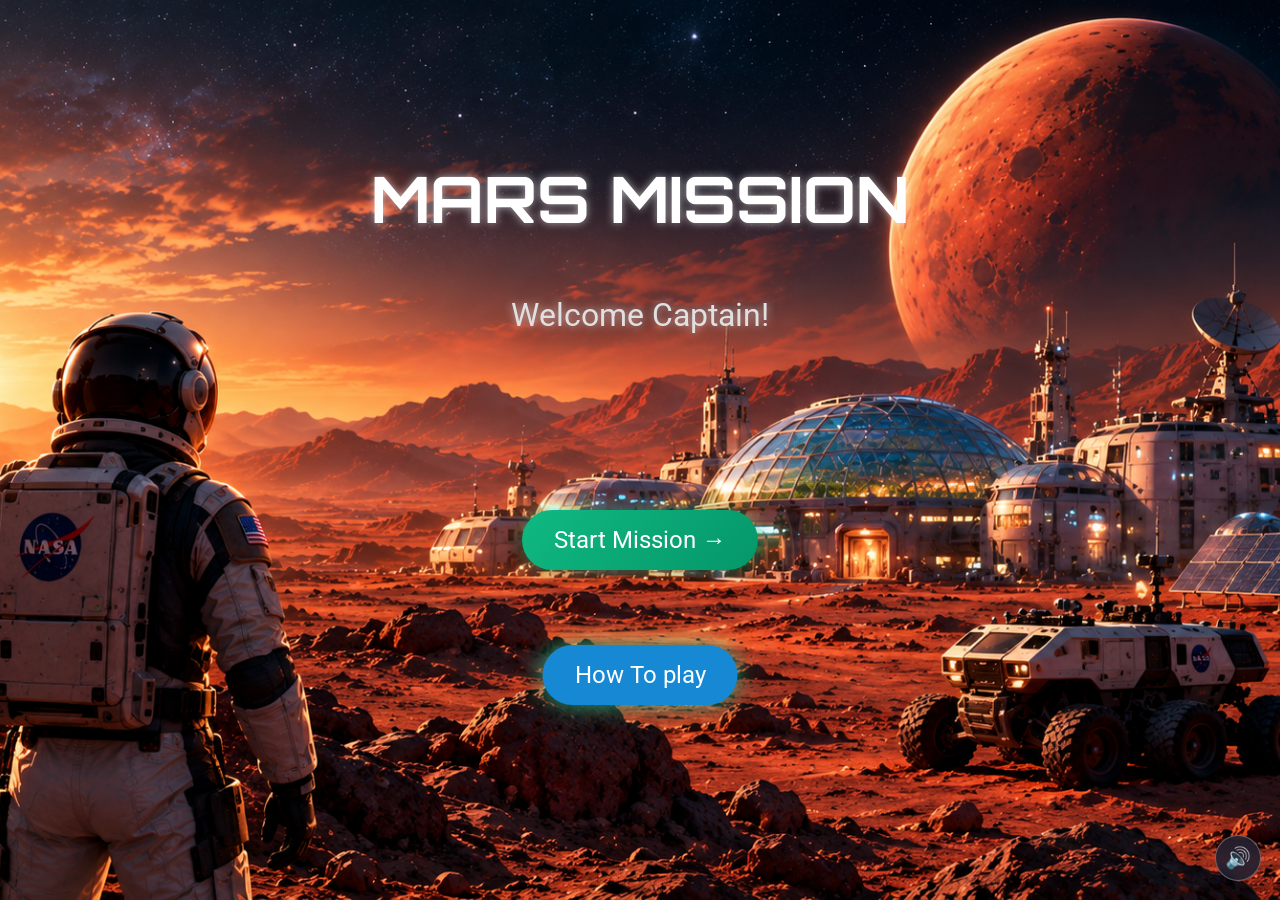
==== index.html @ 8c3d2e2a "Update index.html" ====
<!DOCTYPE html>
<html lang="en">

<head>
    <meta charset="UTF-8">
    <meta name="viewport" content="width=device-width, initial-scale=1.0, viewport-fit=cover">
    <meta name="theme-color" content="#05070f">
    <title>Mars Mission</title>
    <script type="application/ld+json">{
    "@context": "https://schema.org",
    "@type": "WebSite",
    "name": "Mars Mission",
    "alternateName": "Mars Mission Game",
    "url": "https://mars-mission-game.github.io/"
}
</script>
    <link rel="icon" type="image/png" href="./images/Title.png">
    <link href="https://fonts.googleapis.com/css2?family=Orbitron:wght@700;900&family=Roboto:wght@400;700&display=swap" rel="stylesheet">
    <link rel="stylesheet" href="style.css">
</head>

<body>
    <h1 class="Home-title">MARS MISSION</h1>
    <p class="Welcome-message">Welcome Captain!</p>
    <img src="images/Home.png" alt="Mars">
    <button id="start-button">Start Mission →</button>
    <button id="how-button">How To play</button>

    <!-- ===== نافذة How To Play ===== -->
    <div id="how-to-play-modal" class="modal">
        <div class="modal-content howto-card">
            <p class="howto-kicker">MARS MISSION</p>
            <h2 class="howto-title">HOW TO PLAY</h2>
            <p class="howto-sub">Your mission is to keep your crew alive on Mars!</p>

            <div class="howto-list">
                <div class="howto-row oxygen">
                    <div class="howto-icon">💨</div>
                    <div class="howto-main">
                        <h3>OXYGEN</h3>
                        <p>Keep enough oxygen for your crew.</p>
                    </div>
                    <div class="howto-warn">If oxygen runs out, your crew will suffocate and the mission will fail.</div>
                </div>

                <div class="howto-row power">
                    <div class="howto-icon">⚡</div>
                    <div class="howto-main">
                        <h3>POWER</h3>
                        <p>Manage your energy carefully.</p>
                    </div>
                    <div class="howto-warn">Without power, life support stops working and the mission will fail.</div>
                </div>

                <div class="howto-row food">
                    <div class="howto-icon">🍎</div>
                    <div class="howto-main">
                        <h3>FOOD</h3>
                        <p>Make sure your crew has enough food.</p>
                    </div>
                    <div class="howto-warn">No food means hunger, low energy and a failed mission.</div>
                </div>

                <div class="howto-row radiation">
                    <div class="howto-icon">☢️</div>
                    <div class="howto-main">
                        <h3>RADIATION</h3>
                        <p>Keep it LOW. Protect your crew from solar storms.</p>
                    </div>
                    <div class="howto-warn">High radiation harms your crew. At 100% the mission fails.</div>
                </div>

                <div class="howto-row goal">
                    <div class="howto-icon">🚀</div>
                    <div class="howto-main">
                        <h3>GOAL</h3>
                        <p>Survive all 3 levels: Easy, Medium and Hard.</p>
                    </div>
                    <div class="howto-warn">Each level has 10 days, with 2 decisions every day. Every choice has a price!</div>
                </div>
            </div>

            <button id="ok-btn" class="howto-btn">Got it!</button>
        </div>
    </div>

    <!-- ===== شاشة اللعبة ===== -->
    <div id="game-screen" class="screen">

        <!-- الشريط العلوي -->
        <header class="top-bar">
            <div class="day-box"><span id="level-name">EASY</span> | Day <span id="day-count">1</span>/10</div>
            <div class="nasa-logo">NASA</div>
            <div class="crew-box">
                <span class="crew-label">Crew</span>
                <div id="crew-icons" class="crew-icons">
                    <span class="crew-member">🧑‍🚀</span>
                    <span class="crew-member">🧑‍🚀</span>
                    <span class="crew-member">🧑‍🚀</span>
                    <span class="crew-member">🧑‍🚀</span>
                </div>
            </div>
        </header>

        <!-- لوحة الموارد -->
        <aside class="resources-panel">
            <div class="resource" data-resource="oxygen">
                <div class="resource-info">
                    <span class="resource-name">💨 Oxygen</span>
                    <span class="resource-value" id="oxygen-value">80%</span>
                </div>
                <div class="bar"><div class="bar-fill oxygen" id="oxygen-bar"></div></div>
            </div>

            <div class="resource" data-resource="power">
                <div class="resource-info">
                    <span class="resource-name">⚡ Power</span>
                    <span class="resource-value" id="power-value">65%</span>
                </div>
                <div class="bar"><div class="bar-fill power" id="power-bar"></div></div>
            </div>

            <div class="resource" data-resource="food">
                <div class="resource-info">
                    <span class="resource-name">🍎 Food</span>
                    <span class="resource-value" id="food-value">70%</span>
                </div>
                <div class="bar"><div class="bar-fill food" id="food-bar"></div></div>
            </div>

            <div class="resource" data-resource="radiation">
                <div class="resource-info">
                    <span class="resource-name">☢️ Radiation</span>
                    <span class="resource-value" id="radiation-value">20%</span>
                </div>
                <div class="bar"><div class="bar-fill radiation" id="radiation-bar"></div></div>
            </div>
        </aside>

        <!-- كارت الحدث والاختيارات -->
        <div id="event-modal" class="event-modal">
            <div class="event-card">
                <p id="question-count" class="question-count">Question 1/2</p>
                <h2 id="event-title">⚠️ SOLAR STORM ALERT! ⚠️</h2>
                <p id="event-desc">A solar storm is approaching. Choose how to respond.</p>
                <div id="event-choices" class="event-choices">
                    <!-- الأزرار بتتعمل من الـ JS -->
                </div>
            </div>
        </div>

        <!-- نافذة نتيجة القرار -->
        <div id="result-modal" class="result-modal">
            <div class="result-card">
                <h3>✅ Decision Applied!</h3>
                <p id="result-text"></p>
                <div id="result-changes" class="result-changes"></div>
                <button id="next-day-btn" class="next-btn">Next Day →</button>
            </div>
        </div>

        <!-- زرار الرجوع للصفحة الرئيسية -->
        <button id="home-btn" class="home-btn">🏠 Main Menu</button>
    </div>

    <!-- ===== شاشة الفشل ===== -->
    <div id="fail-screen" class="screen end-screen fail">
        <h2>MISSION FAILED!</h2>
        <p id="fail-reason">The oxygen ran out!</p>
        <button id="retry-btn" class="end-btn">Try Again</button>
    </div>

    <!-- ===== شاشة نهاية المستوى ===== -->
    <div id="level-screen" class="screen end-screen level">
        <h2 id="level-title">EASY LEVEL COMPLETE!</h2>
        <p id="level-text">You survived 10 days.</p>
        <div class="stats">
            <div><span>Crew Alive</span><strong id="lvl-crew">4/4</strong></div>
            <div><span>Levels Done</span><strong id="lvl-done">1/3</strong></div>
        </div>
        <button id="next-level-btn" class="end-btn">Start MEDIUM Level →</button>
    </div>

    <!-- ===== شاشة النجاح ===== -->
    <div id="success-screen" class="screen end-screen success">
        <h2>MISSION SUCCESSFUL!</h2>
        <p id="success-text">You kept the crew alive for 30 days!</p>
        <div class="stats">
            <div><span>Total Days</span><strong id="stat-days">30/30</strong></div>
            <div><span>Crew Alive</span><strong id="stat-crew">4/4</strong></div>
            <div><span>Resources</span><strong id="stat-resources">Balanced</strong></div>
        </div>
        <button id="menu-btn" class="end-btn">Back to Menu</button>
    </div>

    <!-- زرار الصوت -->
    <button id="sound-btn" class="sound-btn" title="Sound on/off">🔊</button>

    <script src="script.js"></script>
</body>

</html>
---- style.css ----
/* =========================================
   أساسيات
   ========================================= */
*,
*::before,
*::after {
    box-sizing: border-box;
}

* {
    margin: 0;
    padding: 0;
    font-family: 'Roboto', sans-serif;
}

html {
    background: #000;
}

body {
    width: 100%;
    height: 100vh;
    height: 100dvh;
    overflow: hidden;
    overscroll-behavior: none;
    -webkit-tap-highlight-color: transparent;
}

button {
    touch-action: manipulation;
}

body > img {
    width: 100%;
    height: 100%;
    object-fit: cover;
    object-position: center;
    display: block;
}

/* =========================================
   الصفحة الرئيسية
   ========================================= */
.Home-title {
    position: absolute;
    top: 22%;
    left: 50%;
    transform: translate(-50%, -50%);
    width: 92%;
    color: white;
    text-shadow: 0 0 8px rgba(255, 255, 255, 0.6);
    font-size: clamp(2rem, 8vw, 4rem);
    text-align: center;
    font-weight: bold;
    font-family: 'Orbitron', sans-serif;
    animation: titleFloat 4s ease-in-out infinite;
}

.Welcome-message {
    position: absolute;
    top: 35%;
    left: 50%;
    transform: translate(-50%, -50%);
    width: 92%;
    text-align: center;
    font-size: clamp(1.1rem, 4vw, 2rem);
    color: #e0e0e0;
    text-shadow: 0 0 8px rgba(255, 255, 255, 0.6);
}

#start-button,
#how-button {
    position: absolute;
    left: 50%;
    transform: translate(-50%, -50%);
    padding: 1rem 2rem;
    font-size: clamp(1.1rem, 3.5vw, 1.5rem);
    white-space: nowrap;
    color: #fff;
    border: none;
    border-radius: 30px;
    cursor: pointer;
    transition: transform 0.2s ease, box-shadow 0.2s ease;
}

#start-button {
    top: 60%;
    background: linear-gradient(135deg, #10b981 0%, #059669 100%);
    box-shadow: 0 0 15px rgba(16, 185, 129, 0.5);
}

#how-button {
    top: 75%;
    background-color: #1688D4;
    box-shadow: 0 0 25px rgba(52, 211, 153, 0.8);
}

#start-button:hover {
    box-shadow: 0 0 25px rgba(52, 211, 153, 0.8);
    color: black;
}

#how-button:hover {
    background: rgba(0, 212, 255, 0.4);
    color: #ffffff;
}

#start-button:hover,
#how-button:hover {
    transform: translate(-50%, -50%) scale(1.07);
}

#start-button:not(:hover) {
    animation: btnPulse 2s ease-in-out infinite;
}

/* =========================================
   نافذة How To Play
   ========================================= */
.modal {
    display: flex;
    position: fixed;
    z-index: 1000;
    left: 0;
    top: 0;
    width: 100%;
    height: 100%;
    background-color: rgba(0, 0, 0, 0.85);
    justify-content: center;
    align-items: center;
    opacity: 0;
    visibility: hidden;
    transition: opacity 0.4s ease, visibility 0.4s ease;
}

.modal-content {
    position: relative;
    max-width: 90%;
    max-height: 90vh;
    display: flex;
    justify-content: center;
    align-items: center;
    transform: scale(0.7);
    transition: transform 0.4s cubic-bezier(0.175, 0.885, 0.32, 1.275);
}

.modal.active {
    opacity: 1;
    visibility: visible;
}

.modal.active .modal-content {
    transform: scale(1);
}

.howto-card {
    flex-direction: column;
    align-items: stretch;
    justify-content: flex-start;
    width: min(900px, 94vw);
    max-width: 94vw;
    max-height: 92vh;
    max-height: 92dvh;
    overflow-y: auto;
    padding: 1.8rem 2rem;
    color: #fff;
    background:
        radial-gradient(circle at top, rgba(0, 120, 255, 0.18), transparent 60%),
        rgba(8, 18, 40, 0.96);
    border: 2px solid #00d4ff;
    border-radius: 22px;
    box-shadow:
        0 0 25px rgba(0, 212, 255, 0.55),
        inset 0 0 25px rgba(0, 120, 255, 0.2);
}

.howto-kicker {
    text-align: center;
    font-family: 'Orbitron', sans-serif;
    font-size: 0.85rem;
    letter-spacing: 6px;
    color: #22d3ee;
}

.howto-title {
    text-align: center;
    font-family: 'Orbitron', sans-serif;
    font-size: 2.8rem;
    font-weight: 900;
    margin: 0.2rem 0;
    text-shadow: 0 0 18px rgba(0, 212, 255, 0.8);
}

.howto-sub {
    text-align: center;
    font-size: 1.1rem;
    color: #7dd3fc;
    margin-bottom: 1.2rem;
}

.howto-list {
    display: flex;
    flex-direction: column;
    gap: 0.7rem;
}

.howto-row {
    --c: #00d4ff;
    display: grid;
    grid-template-columns: 64px 1fr 1fr;
    align-items: center;
    gap: 1rem;
    padding: 0.7rem 1rem;
    background: rgba(255, 255, 255, 0.04);
    border: 1px solid var(--c);
    border-radius: 14px;
    box-shadow: 0 0 12px color-mix(in srgb, var(--c) 35%, transparent);
}

.howto-row.oxygen    { --c: #22d3ee; }
.howto-row.power     { --c: #facc15; }
.howto-row.food      { --c: #4ade80; }
.howto-row.radiation { --c: #c084fc; }
.howto-row.goal      { --c: #fb7185; }

.howto-icon {
    width: 54px;
    height: 54px;
    display: flex;
    justify-content: center;
    align-items: center;
    font-size: 1.7rem;
    border: 2px solid var(--c);
    border-radius: 14px;
    background: color-mix(in srgb, var(--c) 15%, transparent);
}

.howto-main h3 {
    font-family: 'Orbitron', sans-serif;
    font-size: 1.2rem;
    color: var(--c);
    margin-bottom: 0.15rem;
}

.howto-main p {
    font-size: 0.98rem;
    opacity: 0.92;
}

.howto-warn {
    font-size: 0.9rem;
    line-height: 1.4;
    padding: 0.6rem 0.8rem;
    background: rgba(0, 0, 0, 0.35);
    border-left: 3px solid var(--c);
    border-radius: 8px;
    opacity: 0.9;
}

.howto-btn {
    align-self: center;
    flex-shrink: 0;
    margin-top: 1.3rem;
    width: 220px;
    height: 46px;
    font-size: 1.15rem;
    font-weight: bold;
    color: #fff;
    background: linear-gradient(180deg, #00d4ff 0%, #0056b3 100%);
    border: 2px solid #00d4ff;
    border-radius: 25px;
    cursor: pointer;
    box-shadow: 0 0 15px rgba(0, 212, 255, 0.6);
    transition: transform 0.2s ease, box-shadow 0.2s ease;
}

.howto-btn:hover {
    transform: scale(1.06);
    box-shadow: 0 0 25px rgba(0, 212, 255, 0.9);
}

/* =========================================
   شاشات اللعبة (عامة)
   ========================================= */
.screen {
    display: none;
    position: fixed;
    inset: 0;
    z-index: 500;
    color: #fff;
    background:
        linear-gradient(rgba(5, 8, 20, 0.55), rgba(5, 8, 20, 0.75)),
        url("images/Home.png") center / cover no-repeat #05070f;
}

.screen.active {
    display: block;
    animation: screenIn 0.5s ease;
}

/* خلفية شاشة اللعبة */
#game-screen {
    background:
        linear-gradient(rgba(5, 8, 20, 0.35), rgba(5, 8, 20, 0.55)),
        url("images/Game.jpg") center / cover no-repeat #05070f;
}

/* غبار المريخ المتحرك */
#game-screen::before {
    content: "";
    position: absolute;
    inset: 0;
    pointer-events: none;
    opacity: 0.6;
    background-image:
        radial-gradient(2px 2px at 20px 30px, rgba(255, 200, 150, 0.8), transparent),
        radial-gradient(1.5px 1.5px at 90px 120px, rgba(255, 255, 255, 0.6), transparent),
        radial-gradient(2px 2px at 160px 60px, rgba(255, 160, 100, 0.7), transparent);
    background-size: 200px 200px;
    animation: dustDrift 18s linear infinite;
}

/* =========================================
   الشريط العلوي
   ========================================= */
.top-bar {
    position: absolute;
    top: 0;
    left: 0;
    width: 100%;
    display: flex;
    justify-content: space-between;
    align-items: center;
    padding:
        calc(1rem + env(safe-area-inset-top, 0px))
        calc(2rem + env(safe-area-inset-right, 0px))
        1rem
        calc(2rem + env(safe-area-inset-left, 0px));
    background: linear-gradient(rgba(0, 0, 0, 0.7), transparent);
}

.day-box,
.crew-box {
    background: rgba(20, 30, 50, 0.75);
    border: 1px solid rgba(0, 212, 255, 0.4);
    border-radius: 12px;
    padding: 0.6rem 1.2rem;
    backdrop-filter: blur(6px);
    box-shadow: 0 0 12px rgba(0, 212, 255, 0.25);
}

.day-box {
    font-family: 'Orbitron', sans-serif;
    font-size: 1.3rem;
    font-weight: bold;
}

.day-box span {
    font-family: 'Orbitron', sans-serif;
}

#level-name {
    color: #22d3ee;
}

.nasa-logo {
    font-family: 'Orbitron', sans-serif;
    font-size: 1.8rem;
    font-weight: 900;
    letter-spacing: 4px;
    color: #fff;
    text-shadow: 0 0 10px #1688D4, 0 0 20px #1688D4;
}

.crew-box {
    display: flex;
    align-items: center;
    gap: 0.8rem;
}

.crew-label {
    font-size: 1rem;
    opacity: 0.85;
}

.crew-icons {
    display: flex;
    gap: 0.4rem;
}

.crew-member {
    font-size: 1.4rem;
    transition: all 0.4s ease;
}

.crew-member.dead {
    opacity: 0.25;
    filter: grayscale(1);
}

/* =========================================
   لوحة الموارد
   ========================================= */
.resources-panel {
    position: absolute;
    top: calc(110px + env(safe-area-inset-top, 0px));
    left: calc(2rem + env(safe-area-inset-left, 0px));
    width: 300px;
    display: flex;
    flex-direction: column;
    gap: 1rem;
}

.resource {
    background: rgba(20, 30, 50, 0.75);
    border: 1px solid rgba(255, 255, 255, 0.15);
    border-radius: 12px;
    padding: 0.8rem 1rem;
    backdrop-filter: blur(6px);
}

.resource-info {
    display: flex;
    justify-content: space-between;
    margin-bottom: 0.5rem;
    font-size: 1.1rem;
    font-weight: bold;
}

.bar {
    width: 100%;
    height: 12px;
    background: rgba(255, 255, 255, 0.15);
    border-radius: 10px;
    overflow: hidden;
}

.bar-fill {
    height: 100%;
    width: 0;
    border-radius: 10px;
    transition: width 0.6s ease, background 0.3s ease;
}

.bar-fill.oxygen    { background: linear-gradient(90deg, #06b6d4, #22d3ee); }
.bar-fill.power     { background: linear-gradient(90deg, #eab308, #fde047); }
.bar-fill.food      { background: linear-gradient(90deg, #16a34a, #4ade80); }
.bar-fill.radiation { background: linear-gradient(90deg, #9333ea, #c084fc); }

.bar-fill.danger {
    background: linear-gradient(90deg, #dc2626, #f87171);
    animation: dangerPulse 1s ease-in-out infinite;
}

.resource.pulse-up   { animation: pulseUp 0.8s ease; }
.resource.pulse-down { animation: pulseDown 0.8s ease; }

/* =========================================
   كارت الحدث ونافذة النتيجة
   ========================================= */
.event-modal,
.result-modal {
    position: absolute;
    inset: 0;
    display: flex;
    justify-content: center;
    align-items: center;
    padding: 1rem;
    background: rgba(0, 0, 0, 0.55);
    opacity: 0;
    visibility: hidden;
    transition: opacity 0.4s ease, visibility 0.4s ease;
}

.event-modal.active,
.result-modal.active {
    opacity: 1;
    visibility: visible;
}

.event-card,
.result-card {
    background: rgba(25, 30, 45, 0.95);
    border: 1px solid rgba(255, 255, 255, 0.2);
    border-radius: 16px;
    padding: 2rem;
    text-align: center;
    max-height: 90vh;
    max-height: 90dvh;
    overflow-y: auto;
    box-shadow: 0 0 30px rgba(0, 0, 0, 0.6);
    transform: scale(0.8);
    transition: transform 0.4s cubic-bezier(0.175, 0.885, 0.32, 1.275);
}

.event-card {
    width: 600px;
    max-width: 100%;
}

.result-card {
    width: 440px;
    max-width: 100%;
}

.event-modal.active .event-card,
.result-modal.active .result-card {
    transform: scale(1);
}

.event-card h2 {
    color: #ef4444;
    font-family: 'Orbitron', sans-serif;
    font-size: 1.6rem;
    margin-bottom: 0.8rem;
    animation: titleGlow 1.4s ease-in-out infinite alternate;
}

.event-card p {
    opacity: 0.85;
    margin-bottom: 1.5rem;
    line-height: 1.5;
}

.event-card p.question-count {
    font-family: 'Orbitron', sans-serif;
    font-size: 0.9rem;
    letter-spacing: 2px;
    color: #22d3ee;
    margin-bottom: 0.5rem;
    opacity: 1;
}

.event-choices {
    display: flex;
    gap: 1rem;
    justify-content: center;
    flex-wrap: wrap;
}

.choice-btn {
    flex: 1;
    min-width: 140px;
    padding: 1rem;
    font-size: 1.05rem;
    font-weight: bold;
    color: #fff;
    border: none;
    border-radius: 12px;
    cursor: pointer;
    transition: transform 0.2s ease, box-shadow 0.2s ease;
    animation: choiceIn 0.45s backwards;
}

.choice-btn:nth-child(2) { animation-delay: 0.1s; }
.choice-btn:nth-child(3) { animation-delay: 0.2s; }

.choice-btn:hover {
    transform: translateY(-4px) scale(1.04);
}

.choice-btn.shield { background: linear-gradient(135deg, #16a34a, #15803d); box-shadow: 0 0 14px rgba(34, 197, 94, 0.5); }
.choice-btn.power  { background: linear-gradient(135deg, #2563eb, #1d4ed8); box-shadow: 0 0 14px rgba(59, 130, 246, 0.5); }
.choice-btn.food   { background: linear-gradient(135deg, #f59e0b, #d97706); box-shadow: 0 0 14px rgba(251, 191, 36, 0.5); }

.result-card h3 {
    color: #4ade80;
    font-size: 1.4rem;
    margin-bottom: 0.8rem;
}

.result-card p {
    opacity: 0.85;
    margin-bottom: 1rem;
}

.result-changes {
    display: flex;
    justify-content: center;
    gap: 0.8rem;
    flex-wrap: wrap;
    margin-bottom: 1.5rem;
}

.change-chip {
    min-width: 90px;
    padding: 0.6rem 0.8rem;
    border-radius: 10px;
    background: rgba(255, 255, 255, 0.08);
    border: 1px solid rgba(255, 255, 255, 0.2);
    font-weight: bold;
    animation: chipPop 0.4s backwards;
}

.change-chip:nth-child(2) { animation-delay: 0.1s; }
.change-chip:nth-child(3) { animation-delay: 0.2s; }
.change-chip:nth-child(4) { animation-delay: 0.3s; }

.change-chip.up   { color: #4ade80; border-color: #4ade80; }
.change-chip.down { color: #f87171; border-color: #f87171; }

.next-btn,
.end-btn {
    padding: 0.8rem 2rem;
    font-size: 1.1rem;
    font-weight: bold;
    color: #fff;
    border: none;
    border-radius: 25px;
    cursor: pointer;
    transition: transform 0.2s ease, box-shadow 0.2s ease;
}

.next-btn {
    background: linear-gradient(135deg, #10b981, #059669);
    box-shadow: 0 0 15px rgba(16, 185, 129, 0.5);
}

.next-btn:hover,
.end-btn:hover {
    transform: scale(1.06);
}

/* =========================================
   زرار الرجوع للصفحة الرئيسية
   ========================================= */
.home-btn {
    position: absolute;
    bottom: calc(1.5rem + env(safe-area-inset-bottom, 0px));
    left: calc(2rem + env(safe-area-inset-left, 0px));
    z-index: 10;
    padding: 0.7rem 1.4rem;
    font-size: 1rem;
    font-weight: bold;
    color: #fff;
    background: rgba(20, 30, 50, 0.8);
    border: 1px solid rgba(255, 255, 255, 0.3);
    border-radius: 25px;
    cursor: pointer;
    backdrop-filter: blur(6px);
    transition: transform 0.2s ease, background 0.2s ease;
}

.home-btn:hover {
    background: rgba(220, 38, 38, 0.7);
    transform: scale(1.06);
}

/* =========================================
   شاشات النهاية (فشل / نهاية مستوى / نجاح)
   ========================================= */
.end-screen.active {
    display: flex;
    flex-direction: column;
    justify-content: center;
    align-items: center;
    text-align: center;
    gap: 1rem;
}

.end-screen h2 {
    font-family: 'Orbitron', sans-serif;
    font-size: clamp(1.8rem, 6vw, 3.5rem);
    padding: 0 1rem;
}

.end-screen p {
    font-size: clamp(1rem, 3vw, 1.3rem);
    opacity: 0.9;
    padding: 0 1.2rem;
}

.end-screen.fail {
    background:
        linear-gradient(rgba(40, 10, 5, 0.55), rgba(10, 5, 5, 0.75)),
        url("images/Mission_Failed.jpg") center / cover no-repeat #1a0a08;
}

.end-screen.fail h2 {
    color: #ef4444;
    text-shadow: 0 0 20px rgba(239, 68, 68, 0.7);
}

.fail .end-btn {
    background: linear-gradient(135deg, #dc2626, #991b1b);
    box-shadow: 0 0 15px rgba(220, 38, 38, 0.6);
}

.end-screen.level {
    background:
        linear-gradient(rgba(5, 15, 25, 0.5), rgba(5, 10, 20, 0.7)),
        url("images/Mission_Completed.jpg") center / cover no-repeat #051019;
}

.end-screen.level h2 {
    color: #22d3ee;
    text-shadow: 0 0 20px rgba(34, 211, 238, 0.7);
}

.level .end-btn {
    background: linear-gradient(135deg, #10b981, #059669);
    box-shadow: 0 0 15px rgba(16, 185, 129, 0.5);
}

.end-screen.success {
    background:
        linear-gradient(rgba(5, 20, 10, 0.45), rgba(5, 10, 10, 0.65)),
        url(/images/) center / cover no-repeat #05140a;
}

.end-screen.success h2 {
    color: #4ade80;
    text-shadow: 0 0 20px rgba(74, 222, 128, 0.7);
}

.success .end-btn {
    background: linear-gradient(135deg, #475569, #1e293b);
    border: 1px solid rgba(255, 255, 255, 0.3);
}

.stats {
    display: flex;
    flex-wrap: wrap;
    justify-content: center;
    gap: 2rem;
    padding: 1rem 2rem;
    margin: 0 1rem;
    background: rgba(20, 30, 50, 0.75);
    border: 1px solid rgba(255, 255, 255, 0.2);
    border-radius: 14px;
}

.stats div {
    display: flex;
    flex-direction: column;
    gap: 0.3rem;
}

.stats span {
    font-size: 0.9rem;
    opacity: 0.75;
}

.stats strong {
    font-size: 1.3rem;
    color: #4ade80;
}

/* =========================================
   تأثيرات (فلاش، اهتزاز، قصاصات، زرار الصوت)
   ========================================= */
body.shake {
    animation: shake 0.5s;
}

.fx-flash {
    position: fixed;
    inset: 0;
    z-index: 1500;
    pointer-events: none;
    animation: flashFade 0.7s ease-out forwards;
}

.confetti {
    position: fixed;
    top: -20px;
    width: 10px;
    height: 16px;
    border-radius: 2px;
    z-index: 1500;
    pointer-events: none;
    animation: confettiFall linear forwards;
}

.sound-btn {
    position: fixed;
    right: calc(1.2rem + env(safe-area-inset-right, 0px));
    bottom: calc(1.2rem + env(safe-area-inset-bottom, 0px));
    z-index: 2000;
    width: 46px;
    height: 46px;
    font-size: 1.3rem;
    color: #fff;
    background: rgba(20, 30, 50, 0.8);
    border: 1px solid rgba(255, 255, 255, 0.3);
    border-radius: 50%;
    cursor: pointer;
    backdrop-filter: blur(6px);
    transition: transform 0.2s ease;
}

.sound-btn:hover {
    transform: scale(1.12);
}

/* =========================================
   Keyframes
   ========================================= */
@keyframes titleFloat {
    0%, 100% { transform: translate(-50%, -50%); text-shadow: 0 0 8px rgba(255, 255, 255, 0.6); }
    50%      { transform: translate(-50%, calc(-50% - 8px)); text-shadow: 0 0 24px rgba(255, 255, 255, 0.95); }
}

@keyframes btnPulse {
    0%, 100% { box-shadow: 0 0 15px rgba(16, 185, 129, 0.5); }
    50%      { box-shadow: 0 0 34px rgba(16, 185, 129, 0.95); }
}

@keyframes screenIn {
    from { opacity: 0; transform: scale(1.03); }
    to   { opacity: 1; transform: scale(1); }
}

@keyframes dustDrift {
    from { background-position: 0 0; }
    to   { background-position: -400px 200px; }
}

@keyframes pulseUp {
    40% { box-shadow: 0 0 24px rgba(74, 222, 128, 0.9); border-color: #4ade80; }
}

@keyframes pulseDown {
    40% { box-shadow: 0 0 24px rgba(248, 113, 113, 0.9); border-color: #f87171; }
}

@keyframes dangerPulse {
    50% { filter: brightness(1.6); }
}

@keyframes titleGlow {
    from { text-shadow: 0 0 6px rgba(239, 68, 68, 0.4); }
    to   { text-shadow: 0 0 22px rgba(239, 68, 68, 0.95); }
}

@keyframes choiceIn {
    from { opacity: 0; transform: translateY(20px); }
    to   { opacity: 1; transform: none; }
}

@keyframes chipPop {
    from { opacity: 0; transform: scale(0.5); }
    60%  { transform: scale(1.15); }
    to   { opacity: 1; transform: scale(1); }
}

@keyframes shake {
    0%, 100% { transform: translate(0); }
    20% { transform: translate(-8px, 3px); }
    40% { transform: translate(7px, -4px); }
    60% { transform: translate(-5px, 2px); }
    80% { transform: translate(4px, -2px); }
}

@keyframes flashFade {
    from { opacity: 1; }
    to   { opacity: 0; }
}

@keyframes confettiFall {
    to { transform: translateY(110vh) rotate(720deg); }
}

/* =========================================
   📱 الموبايل
   ========================================= */

/* شاشات ضيقة (How To Play) */
@media (max-width: 700px) {
    .howto-card { padding: 1.2rem 1rem; }
    .howto-title { font-size: 2rem; }
    .howto-row { grid-template-columns: 54px 1fr; }
    .howto-warn { grid-column: 1 / -1; }
}

/* 📱 موبايل طولي (Portrait) */
@media (orientation: portrait) and (max-width: 820px) {
    .Home-title { top: 20%; }
    #start-button,
    #how-button { padding: 0.8rem 1.6rem; }

    .top-bar {
        padding:
            calc(0.6rem + env(safe-area-inset-top, 0px))
            calc(0.8rem + env(safe-area-inset-right, 0px))
            0.6rem
            calc(0.8rem + env(safe-area-inset-left, 0px));
        gap: 0.5rem;
    }

    .day-box { font-size: 0.8rem; padding: 0.4rem 0.7rem; }
    .nasa-logo { font-size: 0.95rem; letter-spacing: 2px; }
    .crew-box { padding: 0.4rem 0.6rem; gap: 0.4rem; }
    .crew-label { display: none; }
    .crew-member { font-size: 1rem; }

    /* الموارد: 2×2 فوق بدل عمود على الشمال */
    .resources-panel {
        top: calc(64px + env(safe-area-inset-top, 0px));
        left: calc(0.8rem + env(safe-area-inset-left, 0px));
        right: calc(0.8rem + env(safe-area-inset-right, 0px));
        width: auto;
        display: grid;
        grid-template-columns: 1fr 1fr;
        gap: 0.5rem;
    }

    .resource { padding: 0.5rem 0.7rem; }
    .resource-info { font-size: 0.85rem; margin-bottom: 0.35rem; }
    .bar { height: 9px; }

    .event-card,
    .result-card { padding: 1.2rem; }

    .event-card h2 { font-size: 1.2rem; }
    .event-card p { font-size: 0.95rem; margin-bottom: 1rem; }

    .event-choices { flex-direction: column; gap: 0.6rem; }
    .choice-btn { flex: none; width: 100%; min-width: 0; padding: 0.85rem; font-size: 1rem; }

    .home-btn {
        left: calc(0.8rem + env(safe-area-inset-left, 0px));
        bottom: calc(1rem + env(safe-area-inset-bottom, 0px));
        padding: 0.5rem 1rem;
        font-size: 0.85rem;
    }

    .sound-btn {
        width: 40px;
        height: 40px;
        font-size: 1.1rem;
        right: calc(0.8rem + env(safe-area-inset-right, 0px));
        bottom: calc(1rem + env(safe-area-inset-bottom, 0px));
    }

    .stats { gap: 1rem; padding: 0.8rem 1.2rem; }
}

/* 📱 موبايل عرضي (Landscape) */
@media (orientation: landscape) and (max-height: 520px) {
    .Home-title { font-size: 2.2rem; top: 18%; }
    .Welcome-message { font-size: 1.1rem; top: 32%; }
    #start-button { top: 58%; }
    #how-button { top: 76%; }
    #start-button,
    #how-button { padding: 0.5rem 1.4rem; font-size: 1.05rem; }

    .top-bar {
        padding:
            calc(0.4rem + env(safe-area-inset-top, 0px))
            calc(1rem + env(safe-area-inset-right, 0px))
            0.4rem
            calc(1rem + env(safe-area-inset-left, 0px));
    }

    .day-box { font-size: 0.85rem; padding: 0.3rem 0.7rem; }
    .nasa-logo { font-size: 1.1rem; letter-spacing: 3px; }
    .crew-box { padding: 0.3rem 0.7rem; }
    .crew-member { font-size: 1.1rem; }

    .resources-panel {
        top: calc(54px + env(safe-area-inset-top, 0px));
        left: calc(1rem + env(safe-area-inset-left, 0px));
        width: 210px;
        gap: 0.4rem;
    }

    .resource { padding: 0.35rem 0.6rem; }
    .resource-info { font-size: 0.8rem; margin-bottom: 0.25rem; }
    .bar { height: 8px; }

    .event-card,
    .result-card {
        padding: 0.9rem 1.2rem;
        max-height: 94vh;
        max-height: 94dvh;
    }

    .event-card h2 { font-size: 1.1rem; margin-bottom: 0.4rem; }
    .event-card p { font-size: 0.85rem; margin-bottom: 0.7rem; line-height: 1.35; }
    .event-card p.question-count { font-size: 0.75rem; margin-bottom: 0.2rem; }
    .choice-btn { padding: 0.6rem; font-size: 0.9rem; min-width: 120px; }

    .result-card h3 { font-size: 1.1rem; margin-bottom: 0.4rem; }
    .result-card p { font-size: 0.9rem; margin-bottom: 0.6rem; }
    .result-changes { margin-bottom: 0.8rem; gap: 0.5rem; }
    .change-chip { padding: 0.4rem 0.6rem; min-width: 70px; font-size: 0.9rem; }

    .next-btn,
    .end-btn { padding: 0.55rem 1.5rem; font-size: 1rem; }

    .home-btn {
        bottom: 0.6rem;
        left: calc(1rem + env(safe-area-inset-left, 0px));
        padding: 0.4rem 0.9rem;
        font-size: 0.8rem;
    }

    .sound-btn {
        width: 38px;
        height: 38px;
        font-size: 1rem;
        right: calc(0.8rem + env(safe-area-inset-right, 0px));
        bottom: 0.6rem;
    }

    .end-screen.active { gap: 0.6rem; }
    .end-screen h2 { font-size: 2rem; }
    .end-screen p { font-size: 1rem; }
    .stats { padding: 0.6rem 1.2rem; gap: 1.2rem; }
    .stats strong { font-size: 1.05rem; }

    .howto-card { padding: 0.8rem 1.2rem; max-height: 96vh; max-height: 96dvh; }
    .howto-kicker { display: none; }
    .howto-title { font-size: 1.6rem; }
    .howto-sub { font-size: 0.9rem; margin-bottom: 0.6rem; }
    .howto-list { gap: 0.4rem; }
    .howto-row { grid-template-columns: 44px 1fr 1fr; padding: 0.4rem 0.7rem; gap: 0.7rem; }
    .howto-icon { width: 38px; height: 38px; font-size: 1.2rem; }
    .howto-main h3 { font-size: 0.95rem; }
    .howto-main p { font-size: 0.75rem; }
    .howto-warn { font-size: 0.72rem; padding: 0.3rem 0.5rem; }
    .howto-btn { margin-top: 0.7rem; height: 38px; width: 180px; font-size: 1rem; }
}

/* لو الجهاز مفعّل تقليل الحركة، نوقف الأنيميشن */
@media (prefers-reduced-motion: reduce) {
    *, *::before, *::after {
        animation: none !important;
        transition: none !important;
    }
}
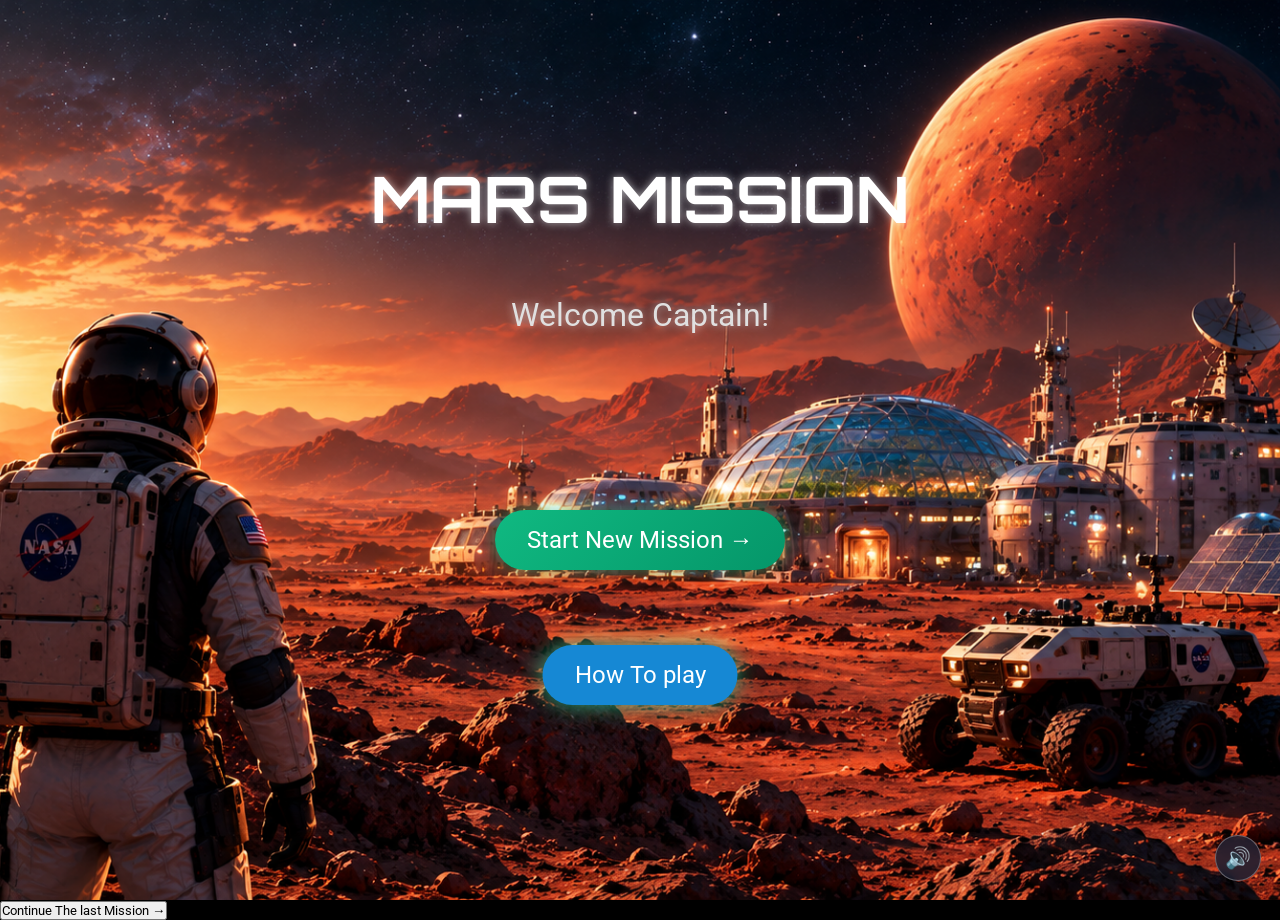
==== commit 175e47e9: "Update index.html" ====
--- a/index.html
+++ b/index.html
@@ -6,15 +6,7 @@
     <meta name="viewport" content="width=device-width, initial-scale=1.0, viewport-fit=cover">
     <meta name="theme-color" content="#05070f">
     <title>Mars Mission</title>
-    <script type="application/ld+json">{
-    "@context": "https://schema.org",
-    "@type": "WebSite",
-    "name": "Mars Mission",
-    "alternateName": "Mars Mission Game",
-    "url": "https://mars-mission-game.github.io/"
-}
-</script>
-    <link rel="icon" type="image/png" href="./images/Title.png">
+    <link rel="icon" type="image/png" href="images/Title.png">
     <link href="https://fonts.googleapis.com/css2?family=Orbitron:wght@700;900&family=Roboto:wght@400;700&display=swap" rel="stylesheet">
     <link rel="stylesheet" href="style.css">
 </head>
@@ -23,7 +15,8 @@
     <h1 class="Home-title">MARS MISSION</h1>
     <p class="Welcome-message">Welcome Captain!</p>
     <img src="images/Home.png" alt="Mars">
-    <button id="start-button">Start Mission →</button>
+    <button id="start-button">Start New Mission →</button>
+    <button id="continue-button">Continue The last Mission →</button>
     <button id="how-button">How To play</button>
 
     <!-- ===== نافذة How To Play ===== -->
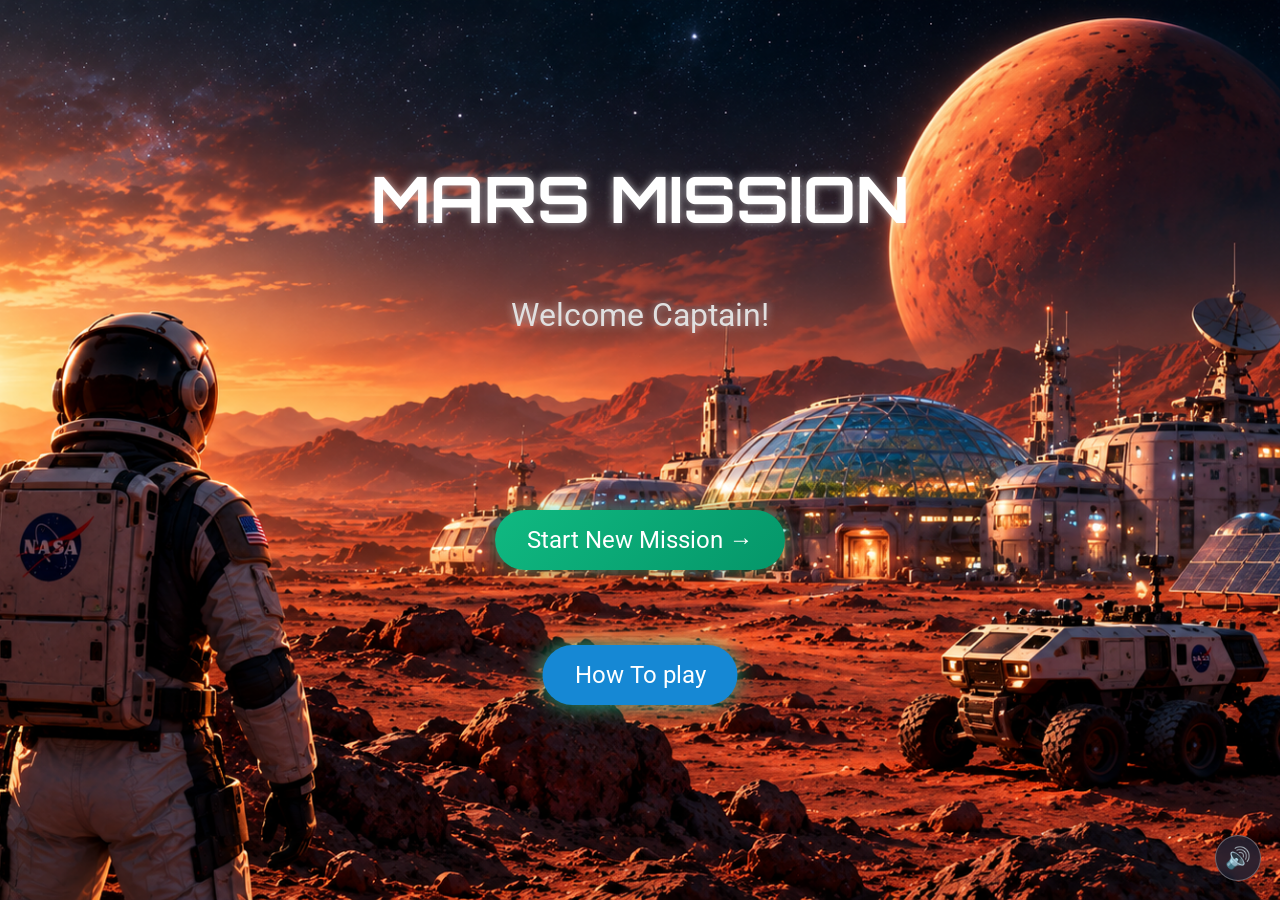
==== commit e11d641e: "Update index.html" ====
--- a/index.html
+++ b/index.html
@@ -5,7 +5,9 @@
     <meta charset="UTF-8">
     <meta name="viewport" content="width=device-width, initial-scale=1.0, viewport-fit=cover">
     <meta name="theme-color" content="#05070f">
-    <title>Mars Mission</title>
+    <title>Mars Mission - لعبة رحلة المريخ الحماسية اونلاين</title>
+    <meta name="description" content="العِب الآن لعبة Mars Mission الحماسية مجاناً على المتصفح. اختبر مهاراتك في البقاء على قنديل المريخ وادعم المطور!">
+    <meta name="keywords" content="Mars Mission, العاب ويب, لعبة المريخ, العاب متصفح, العاب عربية">
     <link rel="icon" type="image/png" href="images/Title.png">
     <link href="https://fonts.googleapis.com/css2?family=Orbitron:wght@700;900&family=Roboto:wght@400;700&display=swap" rel="stylesheet">
     <link rel="stylesheet" href="style.css">
--- a/style.css
+++ b/style.css
@@ -30,7 +30,7 @@
     touch-action: manipulation;
 }
 
-body > img {
+body>img {
     width: 100%;
     height: 100%;
     object-fit: cover;
@@ -217,11 +217,25 @@
     box-shadow: 0 0 12px color-mix(in srgb, var(--c) 35%, transparent);
 }
 
-.howto-row.oxygen    { --c: #22d3ee; }
-.howto-row.power     { --c: #facc15; }
-.howto-row.food      { --c: #4ade80; }
-.howto-row.radiation { --c: #c084fc; }
-.howto-row.goal      { --c: #fb7185; }
+.howto-row.oxygen {
+    --c: #22d3ee;
+}
+
+.howto-row.power {
+    --c: #facc15;
+}
+
+.howto-row.food {
+    --c: #4ade80;
+}
+
+.howto-row.radiation {
+    --c: #c084fc;
+}
+
+.howto-row.goal {
+    --c: #fb7185;
+}
 
 .howto-icon {
     width: 54px;
@@ -332,10 +346,7 @@
     justify-content: space-between;
     align-items: center;
     padding:
-        calc(1rem + env(safe-area-inset-top, 0px))
-        calc(2rem + env(safe-area-inset-right, 0px))
-        1rem
-        calc(2rem + env(safe-area-inset-left, 0px));
+        calc(1rem + env(safe-area-inset-top, 0px)) calc(2rem + env(safe-area-inset-right, 0px)) 1rem calc(2rem + env(safe-area-inset-left, 0px));
     background: linear-gradient(rgba(0, 0, 0, 0.7), transparent);
 }
 
@@ -442,18 +453,34 @@
     transition: width 0.6s ease, background 0.3s ease;
 }
 
-.bar-fill.oxygen    { background: linear-gradient(90deg, #06b6d4, #22d3ee); }
-.bar-fill.power     { background: linear-gradient(90deg, #eab308, #fde047); }
-.bar-fill.food      { background: linear-gradient(90deg, #16a34a, #4ade80); }
-.bar-fill.radiation { background: linear-gradient(90deg, #9333ea, #c084fc); }
+.bar-fill.oxygen {
+    background: linear-gradient(90deg, #06b6d4, #22d3ee);
+}
+
+.bar-fill.power {
+    background: linear-gradient(90deg, #eab308, #fde047);
+}
+
+.bar-fill.food {
+    background: linear-gradient(90deg, #16a34a, #4ade80);
+}
+
+.bar-fill.radiation {
+    background: linear-gradient(90deg, #9333ea, #c084fc);
+}
 
 .bar-fill.danger {
     background: linear-gradient(90deg, #dc2626, #f87171);
     animation: dangerPulse 1s ease-in-out infinite;
 }
 
-.resource.pulse-up   { animation: pulseUp 0.8s ease; }
-.resource.pulse-down { animation: pulseDown 0.8s ease; }
+.resource.pulse-up {
+    animation: pulseUp 0.8s ease;
+}
+
+.resource.pulse-down {
+    animation: pulseDown 0.8s ease;
+}
 
 /* =========================================
    كارت الحدث ونافذة النتيجة
@@ -552,16 +579,32 @@
     animation: choiceIn 0.45s backwards;
 }
 
-.choice-btn:nth-child(2) { animation-delay: 0.1s; }
-.choice-btn:nth-child(3) { animation-delay: 0.2s; }
+.choice-btn:nth-child(2) {
+    animation-delay: 0.1s;
+}
+
+.choice-btn:nth-child(3) {
+    animation-delay: 0.2s;
+}
 
 .choice-btn:hover {
     transform: translateY(-4px) scale(1.04);
 }
 
-.choice-btn.shield { background: linear-gradient(135deg, #16a34a, #15803d); box-shadow: 0 0 14px rgba(34, 197, 94, 0.5); }
-.choice-btn.power  { background: linear-gradient(135deg, #2563eb, #1d4ed8); box-shadow: 0 0 14px rgba(59, 130, 246, 0.5); }
-.choice-btn.food   { background: linear-gradient(135deg, #f59e0b, #d97706); box-shadow: 0 0 14px rgba(251, 191, 36, 0.5); }
+.choice-btn.shield {
+    background: linear-gradient(135deg, #16a34a, #15803d);
+    box-shadow: 0 0 14px rgba(34, 197, 94, 0.5);
+}
+
+.choice-btn.power {
+    background: linear-gradient(135deg, #2563eb, #1d4ed8);
+    box-shadow: 0 0 14px rgba(59, 130, 246, 0.5);
+}
+
+.choice-btn.food {
+    background: linear-gradient(135deg, #f59e0b, #d97706);
+    box-shadow: 0 0 14px rgba(251, 191, 36, 0.5);
+}
 
 .result-card h3 {
     color: #4ade80;
@@ -592,12 +635,27 @@
     animation: chipPop 0.4s backwards;
 }
 
-.change-chip:nth-child(2) { animation-delay: 0.1s; }
-.change-chip:nth-child(3) { animation-delay: 0.2s; }
-.change-chip:nth-child(4) { animation-delay: 0.3s; }
-
-.change-chip.up   { color: #4ade80; border-color: #4ade80; }
-.change-chip.down { color: #f87171; border-color: #f87171; }
+.change-chip:nth-child(2) {
+    animation-delay: 0.1s;
+}
+
+.change-chip:nth-child(3) {
+    animation-delay: 0.2s;
+}
+
+.change-chip:nth-child(4) {
+    animation-delay: 0.3s;
+}
+
+.change-chip.up {
+    color: #4ade80;
+    border-color: #4ade80;
+}
+
+.change-chip.down {
+    color: #f87171;
+    border-color: #f87171;
+}
 
 .next-btn,
 .end-btn {
@@ -797,68 +855,149 @@
    Keyframes
    ========================================= */
 @keyframes titleFloat {
-    0%, 100% { transform: translate(-50%, -50%); text-shadow: 0 0 8px rgba(255, 255, 255, 0.6); }
-    50%      { transform: translate(-50%, calc(-50% - 8px)); text-shadow: 0 0 24px rgba(255, 255, 255, 0.95); }
+
+    0%,
+    100% {
+        transform: translate(-50%, -50%);
+        text-shadow: 0 0 8px rgba(255, 255, 255, 0.6);
+    }
+
+    50% {
+        transform: translate(-50%, calc(-50% - 8px));
+        text-shadow: 0 0 24px rgba(255, 255, 255, 0.95);
+    }
 }
 
 @keyframes btnPulse {
-    0%, 100% { box-shadow: 0 0 15px rgba(16, 185, 129, 0.5); }
-    50%      { box-shadow: 0 0 34px rgba(16, 185, 129, 0.95); }
+
+    0%,
+    100% {
+        box-shadow: 0 0 15px rgba(16, 185, 129, 0.5);
+    }
+
+    50% {
+        box-shadow: 0 0 34px rgba(16, 185, 129, 0.95);
+    }
 }
 
 @keyframes screenIn {
-    from { opacity: 0; transform: scale(1.03); }
-    to   { opacity: 1; transform: scale(1); }
+    from {
+        opacity: 0;
+        transform: scale(1.03);
+    }
+
+    to {
+        opacity: 1;
+        transform: scale(1);
+    }
 }
 
 @keyframes dustDrift {
-    from { background-position: 0 0; }
-    to   { background-position: -400px 200px; }
+    from {
+        background-position: 0 0;
+    }
+
+    to {
+        background-position: -400px 200px;
+    }
 }
 
 @keyframes pulseUp {
-    40% { box-shadow: 0 0 24px rgba(74, 222, 128, 0.9); border-color: #4ade80; }
+    40% {
+        box-shadow: 0 0 24px rgba(74, 222, 128, 0.9);
+        border-color: #4ade80;
+    }
 }
 
 @keyframes pulseDown {
-    40% { box-shadow: 0 0 24px rgba(248, 113, 113, 0.9); border-color: #f87171; }
+    40% {
+        box-shadow: 0 0 24px rgba(248, 113, 113, 0.9);
+        border-color: #f87171;
+    }
 }
 
 @keyframes dangerPulse {
-    50% { filter: brightness(1.6); }
+    50% {
+        filter: brightness(1.6);
+    }
 }
 
 @keyframes titleGlow {
-    from { text-shadow: 0 0 6px rgba(239, 68, 68, 0.4); }
-    to   { text-shadow: 0 0 22px rgba(239, 68, 68, 0.95); }
+    from {
+        text-shadow: 0 0 6px rgba(239, 68, 68, 0.4);
+    }
+
+    to {
+        text-shadow: 0 0 22px rgba(239, 68, 68, 0.95);
+    }
 }
 
 @keyframes choiceIn {
-    from { opacity: 0; transform: translateY(20px); }
-    to   { opacity: 1; transform: none; }
+    from {
+        opacity: 0;
+        transform: translateY(20px);
+    }
+
+    to {
+        opacity: 1;
+        transform: none;
+    }
 }
 
 @keyframes chipPop {
-    from { opacity: 0; transform: scale(0.5); }
-    60%  { transform: scale(1.15); }
-    to   { opacity: 1; transform: scale(1); }
+    from {
+        opacity: 0;
+        transform: scale(0.5);
+    }
+
+    60% {
+        transform: scale(1.15);
+    }
+
+    to {
+        opacity: 1;
+        transform: scale(1);
+    }
 }
 
 @keyframes shake {
-    0%, 100% { transform: translate(0); }
-    20% { transform: translate(-8px, 3px); }
-    40% { transform: translate(7px, -4px); }
-    60% { transform: translate(-5px, 2px); }
-    80% { transform: translate(4px, -2px); }
+
+    0%,
+    100% {
+        transform: translate(0);
+    }
+
+    20% {
+        transform: translate(-8px, 3px);
+    }
+
+    40% {
+        transform: translate(7px, -4px);
+    }
+
+    60% {
+        transform: translate(-5px, 2px);
+    }
+
+    80% {
+        transform: translate(4px, -2px);
+    }
 }
 
 @keyframes flashFade {
-    from { opacity: 1; }
-    to   { opacity: 0; }
+    from {
+        opacity: 1;
+    }
+
+    to {
+        opacity: 0;
+    }
 }
 
 @keyframes confettiFall {
-    to { transform: translateY(110vh) rotate(720deg); }
+    to {
+        transform: translateY(110vh) rotate(720deg);
+    }
 }
 
 /* =========================================
@@ -867,32 +1006,62 @@
 
 /* شاشات ضيقة (How To Play) */
 @media (max-width: 700px) {
-    .howto-card { padding: 1.2rem 1rem; }
-    .howto-title { font-size: 2rem; }
-    .howto-row { grid-template-columns: 54px 1fr; }
-    .howto-warn { grid-column: 1 / -1; }
+    .howto-card {
+        padding: 1.2rem 1rem;
+    }
+
+    .howto-title {
+        font-size: 2rem;
+    }
+
+    .howto-row {
+        grid-template-columns: 54px 1fr;
+    }
+
+    .howto-warn {
+        grid-column: 1 / -1;
+    }
 }
 
 /* 📱 موبايل طولي (Portrait) */
 @media (orientation: portrait) and (max-width: 820px) {
-    .Home-title { top: 20%; }
+    .Home-title {
+        top: 20%;
+    }
+
     #start-button,
-    #how-button { padding: 0.8rem 1.6rem; }
+    #how-button {
+        padding: 0.8rem 1.6rem;
+    }
 
     .top-bar {
         padding:
-            calc(0.6rem + env(safe-area-inset-top, 0px))
-            calc(0.8rem + env(safe-area-inset-right, 0px))
-            0.6rem
-            calc(0.8rem + env(safe-area-inset-left, 0px));
+            calc(0.6rem + env(safe-area-inset-top, 0px)) calc(0.8rem + env(safe-area-inset-right, 0px)) 0.6rem calc(0.8rem + env(safe-area-inset-left, 0px));
         gap: 0.5rem;
     }
 
-    .day-box { font-size: 0.8rem; padding: 0.4rem 0.7rem; }
-    .nasa-logo { font-size: 0.95rem; letter-spacing: 2px; }
-    .crew-box { padding: 0.4rem 0.6rem; gap: 0.4rem; }
-    .crew-label { display: none; }
-    .crew-member { font-size: 1rem; }
+    .day-box {
+        font-size: 0.8rem;
+        padding: 0.4rem 0.7rem;
+    }
+
+    .nasa-logo {
+        font-size: 0.95rem;
+        letter-spacing: 2px;
+    }
+
+    .crew-box {
+        padding: 0.4rem 0.6rem;
+        gap: 0.4rem;
+    }
+
+    .crew-label {
+        display: none;
+    }
+
+    .crew-member {
+        font-size: 1rem;
+    }
 
     /* الموارد: 2×2 فوق بدل عمود على الشمال */
     .resources-panel {
@@ -905,18 +1074,45 @@
         gap: 0.5rem;
     }
 
-    .resource { padding: 0.5rem 0.7rem; }
-    .resource-info { font-size: 0.85rem; margin-bottom: 0.35rem; }
-    .bar { height: 9px; }
+    .resource {
+        padding: 0.5rem 0.7rem;
+    }
+
+    .resource-info {
+        font-size: 0.85rem;
+        margin-bottom: 0.35rem;
+    }
+
+    .bar {
+        height: 9px;
+    }
 
     .event-card,
-    .result-card { padding: 1.2rem; }
-
-    .event-card h2 { font-size: 1.2rem; }
-    .event-card p { font-size: 0.95rem; margin-bottom: 1rem; }
-
-    .event-choices { flex-direction: column; gap: 0.6rem; }
-    .choice-btn { flex: none; width: 100%; min-width: 0; padding: 0.85rem; font-size: 1rem; }
+    .result-card {
+        padding: 1.2rem;
+    }
+
+    .event-card h2 {
+        font-size: 1.2rem;
+    }
+
+    .event-card p {
+        font-size: 0.95rem;
+        margin-bottom: 1rem;
+    }
+
+    .event-choices {
+        flex-direction: column;
+        gap: 0.6rem;
+    }
+
+    .choice-btn {
+        flex: none;
+        width: 100%;
+        min-width: 0;
+        padding: 0.85rem;
+        font-size: 1rem;
+    }
 
     .home-btn {
         left: calc(0.8rem + env(safe-area-inset-left, 0px));
@@ -933,30 +1129,60 @@
         bottom: calc(1rem + env(safe-area-inset-bottom, 0px));
     }
 
-    .stats { gap: 1rem; padding: 0.8rem 1.2rem; }
+    .stats {
+        gap: 1rem;
+        padding: 0.8rem 1.2rem;
+    }
 }
 
 /* 📱 موبايل عرضي (Landscape) */
 @media (orientation: landscape) and (max-height: 520px) {
-    .Home-title { font-size: 2.2rem; top: 18%; }
-    .Welcome-message { font-size: 1.1rem; top: 32%; }
-    #start-button { top: 58%; }
-    #how-button { top: 76%; }
+    .Home-title {
+        font-size: 2.2rem;
+        top: 18%;
+    }
+
+    .Welcome-message {
+        font-size: 1.1rem;
+        top: 32%;
+    }
+
+    #start-button {
+        top: 58%;
+    }
+
+    #how-button {
+        top: 76%;
+    }
+
     #start-button,
-    #how-button { padding: 0.5rem 1.4rem; font-size: 1.05rem; }
+    #how-button {
+        padding: 0.5rem 1.4rem;
+        font-size: 1.05rem;
+    }
 
     .top-bar {
         padding:
-            calc(0.4rem + env(safe-area-inset-top, 0px))
-            calc(1rem + env(safe-area-inset-right, 0px))
-            0.4rem
-            calc(1rem + env(safe-area-inset-left, 0px));
-    }
-
-    .day-box { font-size: 0.85rem; padding: 0.3rem 0.7rem; }
-    .nasa-logo { font-size: 1.1rem; letter-spacing: 3px; }
-    .crew-box { padding: 0.3rem 0.7rem; }
-    .crew-member { font-size: 1.1rem; }
+            calc(0.4rem + env(safe-area-inset-top, 0px)) calc(1rem + env(safe-area-inset-right, 0px)) 0.4rem calc(1rem + env(safe-area-inset-left, 0px));
+    }
+
+    .day-box {
+        font-size: 0.85rem;
+        padding: 0.3rem 0.7rem;
+    }
+
+    .nasa-logo {
+        font-size: 1.1rem;
+        letter-spacing: 3px;
+    }
+
+    .crew-box {
+        padding: 0.3rem 0.7rem;
+    }
+
+    .crew-member {
+        font-size: 1.1rem;
+    }
 
     .resources-panel {
         top: calc(54px + env(safe-area-inset-top, 0px));
@@ -965,9 +1191,18 @@
         gap: 0.4rem;
     }
 
-    .resource { padding: 0.35rem 0.6rem; }
-    .resource-info { font-size: 0.8rem; margin-bottom: 0.25rem; }
-    .bar { height: 8px; }
+    .resource {
+        padding: 0.35rem 0.6rem;
+    }
+
+    .resource-info {
+        font-size: 0.8rem;
+        margin-bottom: 0.25rem;
+    }
+
+    .bar {
+        height: 8px;
+    }
 
     .event-card,
     .result-card {
@@ -976,18 +1211,54 @@
         max-height: 94dvh;
     }
 
-    .event-card h2 { font-size: 1.1rem; margin-bottom: 0.4rem; }
-    .event-card p { font-size: 0.85rem; margin-bottom: 0.7rem; line-height: 1.35; }
-    .event-card p.question-count { font-size: 0.75rem; margin-bottom: 0.2rem; }
-    .choice-btn { padding: 0.6rem; font-size: 0.9rem; min-width: 120px; }
-
-    .result-card h3 { font-size: 1.1rem; margin-bottom: 0.4rem; }
-    .result-card p { font-size: 0.9rem; margin-bottom: 0.6rem; }
-    .result-changes { margin-bottom: 0.8rem; gap: 0.5rem; }
-    .change-chip { padding: 0.4rem 0.6rem; min-width: 70px; font-size: 0.9rem; }
+    .event-card h2 {
+        font-size: 1.1rem;
+        margin-bottom: 0.4rem;
+    }
+
+    .event-card p {
+        font-size: 0.85rem;
+        margin-bottom: 0.7rem;
+        line-height: 1.35;
+    }
+
+    .event-card p.question-count {
+        font-size: 0.75rem;
+        margin-bottom: 0.2rem;
+    }
+
+    .choice-btn {
+        padding: 0.6rem;
+        font-size: 0.9rem;
+        min-width: 120px;
+    }
+
+    .result-card h3 {
+        font-size: 1.1rem;
+        margin-bottom: 0.4rem;
+    }
+
+    .result-card p {
+        font-size: 0.9rem;
+        margin-bottom: 0.6rem;
+    }
+
+    .result-changes {
+        margin-bottom: 0.8rem;
+        gap: 0.5rem;
+    }
+
+    .change-chip {
+        padding: 0.4rem 0.6rem;
+        min-width: 70px;
+        font-size: 0.9rem;
+    }
 
     .next-btn,
-    .end-btn { padding: 0.55rem 1.5rem; font-size: 1rem; }
+    .end-btn {
+        padding: 0.55rem 1.5rem;
+        font-size: 1rem;
+    }
 
     .home-btn {
         bottom: 0.6rem;
@@ -1004,29 +1275,176 @@
         bottom: 0.6rem;
     }
 
-    .end-screen.active { gap: 0.6rem; }
-    .end-screen h2 { font-size: 2rem; }
-    .end-screen p { font-size: 1rem; }
-    .stats { padding: 0.6rem 1.2rem; gap: 1.2rem; }
-    .stats strong { font-size: 1.05rem; }
-
-    .howto-card { padding: 0.8rem 1.2rem; max-height: 96vh; max-height: 96dvh; }
-    .howto-kicker { display: none; }
-    .howto-title { font-size: 1.6rem; }
-    .howto-sub { font-size: 0.9rem; margin-bottom: 0.6rem; }
-    .howto-list { gap: 0.4rem; }
-    .howto-row { grid-template-columns: 44px 1fr 1fr; padding: 0.4rem 0.7rem; gap: 0.7rem; }
-    .howto-icon { width: 38px; height: 38px; font-size: 1.2rem; }
-    .howto-main h3 { font-size: 0.95rem; }
-    .howto-main p { font-size: 0.75rem; }
-    .howto-warn { font-size: 0.72rem; padding: 0.3rem 0.5rem; }
-    .howto-btn { margin-top: 0.7rem; height: 38px; width: 180px; font-size: 1rem; }
+    .end-screen.active {
+        gap: 0.6rem;
+    }
+
+    .end-screen h2 {
+        font-size: 2rem;
+    }
+
+    .end-screen p {
+        font-size: 1rem;
+    }
+
+    .stats {
+        padding: 0.6rem 1.2rem;
+        gap: 1.2rem;
+    }
+
+    .stats strong {
+        font-size: 1.05rem;
+    }
+
+    .howto-card {
+        padding: 0.8rem 1.2rem;
+        max-height: 96vh;
+        max-height: 96dvh;
+    }
+
+    .howto-kicker {
+        display: none;
+    }
+
+    .howto-title {
+        font-size: 1.6rem;
+    }
+
+    .howto-sub {
+        font-size: 0.9rem;
+        margin-bottom: 0.6rem;
+    }
+
+    .howto-list {
+        gap: 0.4rem;
+    }
+
+    .howto-row {
+        grid-template-columns: 44px 1fr 1fr;
+        padding: 0.4rem 0.7rem;
+        gap: 0.7rem;
+    }
+
+    .howto-icon {
+        width: 38px;
+        height: 38px;
+        font-size: 1.2rem;
+    }
+
+    .howto-main h3 {
+        font-size: 0.95rem;
+    }
+
+    .howto-main p {
+        font-size: 0.75rem;
+    }
+
+    .howto-warn {
+        font-size: 0.72rem;
+        padding: 0.3rem 0.5rem;
+    }
+
+    .howto-btn {
+        margin-top: 0.7rem;
+        height: 38px;
+        width: 180px;
+        font-size: 1rem;
+    }
+}
+
+/* =========================================
+   زرار Continue
+   ========================================= */
+#continue-button {
+    /* غيّر اللون من السطر ده بس */
+    --c1: #8b5cf6;
+    --c2: #6d28d9;
+    --glow: 139, 92, 246;
+
+    display: none;
+    position: absolute;
+    top: 52%;
+    left: 50%;
+    transform: translate(-50%, -50%);
+    padding: 1rem 2rem;
+    font-size: clamp(1.1rem, 3.5vw, 1.5rem);
+    white-space: nowrap;
+    color: #fff;
+    border: none;
+    border-radius: 30px;
+    cursor: pointer;
+    background: linear-gradient(135deg, var(--c1) 0%, var(--c2) 100%);
+    box-shadow: 0 0 15px rgba(var(--glow), 0.5);
+    transition: transform 0.2s ease, box-shadow 0.2s ease;
+}
+
+#continue-button:not(:hover) {
+    animation: contPulse 2s ease-in-out infinite;
+}
+
+#continue-button:hover {
+    transform: translate(-50%, -50%) scale(1.07);
+    box-shadow: 0 0 30px rgba(var(--glow), 0.95);
+}
+
+@keyframes contPulse {
+
+    0%,
+    100% {
+        box-shadow: 0 0 15px rgba(var(--glow), 0.5);
+    }
+
+    50% {
+        box-shadow: 0 0 34px rgba(var(--glow), 0.95);
+    }
+}
+
+/* لما يكون فيه تقدم محفوظ: نظهر الزرار ونرتب الأزرار الباقية */
+body.has-save #continue-button {
+    display: block;
+    top: 66%;
+}
+
+body.has-save #start-button {
+    top: 54%;
+}
+
+body.has-save #how-button {
+    top: 78%;
+}
+
+@media (orientation: portrait) and (max-width: 820px) {
+    #continue-button {
+        padding: 0.8rem 1.6rem;
+    }
+}
+
+@media (orientation: landscape) and (max-height: 520px) {
+    #continue-button {
+        padding: 0.5rem 1.4rem;
+        font-size: 1.05rem;
+    }
+
+    body.has-save #continue-button {
+        top: 46%;
+    }
+
+    body.has-save #start-button {
+        top: 62%;
+    }
+
+    body.has-save #how-button {
+        top: 79%;
+    }
 }
 
 /* لو الجهاز مفعّل تقليل الحركة، نوقف الأنيميشن */
 @media (prefers-reduced-motion: reduce) {
-    *, *::before, *::after {
+
+    *,
+    *::before,
+    *::after {
         animation: none !important;
         transition: none !important;
     }
-}+}
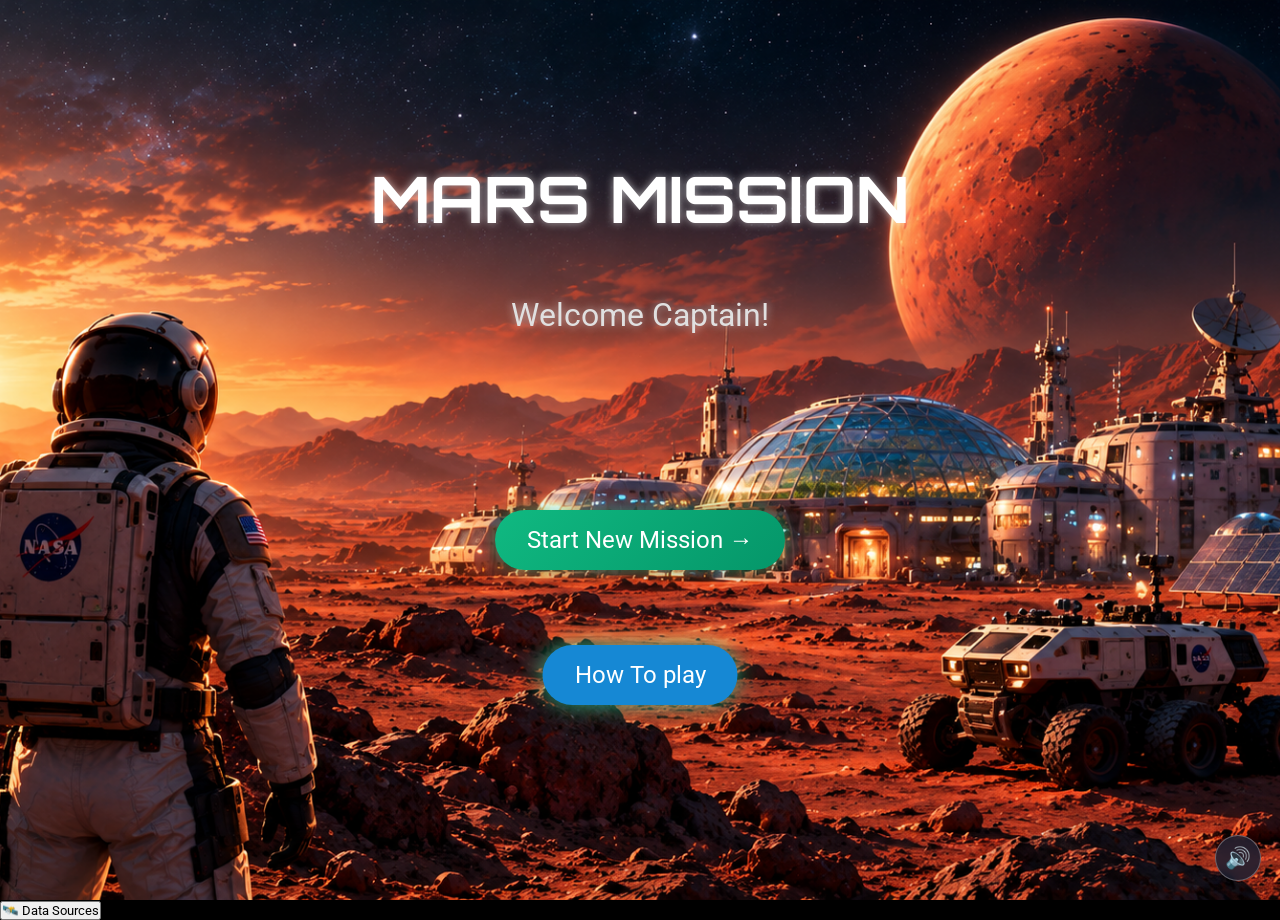
==== commit 35cdbd99: "Update index.html" ====
--- a/index.html
+++ b/index.html
@@ -5,11 +5,13 @@
     <meta charset="UTF-8">
     <meta name="viewport" content="width=device-width, initial-scale=1.0, viewport-fit=cover">
     <meta name="theme-color" content="#05070f">
-    <title>Mars Mission - لعبة رحلة المريخ الحماسية اونلاين</title>
-    <meta name="description" content="العِب الآن لعبة Mars Mission الحماسية مجاناً على المتصفح. اختبر مهاراتك في البقاء على قنديل المريخ وادعم المطور!">
-    <meta name="keywords" content="Mars Mission, العاب ويب, لعبة المريخ, العاب متصفح, العاب عربية">
+    <title>Mars Mission - NASA Space Apps Challenge</title>
+    <meta name="description"
+        content="Mars Mission is a survival strategy game made for the NASA Space Apps Challenge. Keep your crew alive for 30 days using real NASA science.">
+    <meta name="keywords" content="Mars Mission, NASA Space Apps Challenge, Mars game, space survival, browser game">
     <link rel="icon" type="image/png" href="images/Title.png">
-    <link href="https://fonts.googleapis.com/css2?family=Orbitron:wght@700;900&family=Roboto:wght@400;700&display=swap" rel="stylesheet">
+    <link href="https://fonts.googleapis.com/css2?family=Orbitron:wght@700;900&family=Roboto:wght@400;700&display=swap"
+        rel="stylesheet">
     <link rel="stylesheet" href="style.css">
 </head>
 
@@ -20,6 +22,7 @@
     <button id="start-button">Start New Mission →</button>
     <button id="continue-button">Continue The last Mission →</button>
     <button id="how-button">How To play</button>
+    <button id="credits-button" class="credits-btn">🛰️ Data Sources</button>
 
     <!-- ===== نافذة How To Play ===== -->
     <div id="how-to-play-modal" class="modal">
@@ -35,7 +38,8 @@
                         <h3>OXYGEN</h3>
                         <p>Keep enough oxygen for your crew.</p>
                     </div>
-                    <div class="howto-warn">If oxygen runs out, your crew will suffocate and the mission will fail.</div>
+                    <div class="howto-warn">If oxygen runs out, your crew will suffocate and the mission will fail.
+                    </div>
                 </div>
 
                 <div class="howto-row power">
@@ -71,11 +75,71 @@
                         <h3>GOAL</h3>
                         <p>Survive all 3 levels: Easy, Medium and Hard.</p>
                     </div>
-                    <div class="howto-warn">Each level has 10 days, with 2 decisions every day. Every choice has a price!</div>
+                    <div class="howto-warn">Each level has 10 days, with 2 decisions every day. Every choice has a
+                        price! After each decision you will learn a real NASA fact.</div>
                 </div>
             </div>
 
             <button id="ok-btn" class="howto-btn">Got it!</button>
+        </div>
+    </div>
+
+    <!-- ===== نافذة مصادر البيانات (Credits) ===== -->
+    <div id="credits-modal" class="modal">
+        <div class="modal-content howto-card">
+            <p class="howto-kicker">NASA SPACE APPS CHALLENGE</p>
+            <h2 class="howto-title">DATA SOURCES</h2>
+            <p class="howto-sub">The science in this game is inspired by real NASA and partner agency resources.</p>
+
+            <div class="howto-list">
+                <div class="howto-row radiation">
+                    <div class="howto-icon">☀️</div>
+                    <div class="howto-main">
+                        <h3><a href="https://ccmc.gsfc.nasa.gov/tools/DONKI/" target="_blank" rel="noopener noreferrer">NASA DONKI</a></h3>
+                        <p>Space Weather Database Of Notifications, Knowledge, Information.</p>
+                    </div>
+                    <div class="howto-warn">Used for LIVE solar flare data. A stronger real flare means more radiation
+                        in the solar storm event.</div>
+                </div>
+
+                <div class="howto-row oxygen">
+                    <div class="howto-icon">☢️</div>
+                    <div class="howto-main">
+                        <h3><a href="https://visualization.osdr.nasa.gov/radlab/" target="_blank" rel="noopener noreferrer">RadLab (OSDR)</a></h3>
+                        <p>Radiation Dosimetry Database from the International Space Station.</p>
+                    </div>
+                    <div class="howto-warn">Used for radiation facts and for how we think about shielding.</div>
+                </div>
+
+                <div class="howto-row food">
+                    <div class="howto-icon">🌱</div>
+                    <div class="howto-main">
+                        <h3><a href="https://www.asc-csa.gc.ca/eng/" target="_blank" rel="noopener noreferrer">CSA Food Production</a></h3>
+                        <p>Canadian Space Agency: food production on the Moon and in remote areas.</p>
+                    </div>
+                    <div class="howto-warn">Used for the greenhouse, harvest and food facts.</div>
+                </div>
+
+                <div class="howto-row power">
+                    <div class="howto-icon">🗺️</div>
+                    <div class="howto-main">
+                        <h3><a href="https://trek.nasa.gov/mars/" target="_blank" rel="noopener noreferrer">NASA Mars Trek</a></h3>
+                        <p>Real Mars surface imagery and terrain from NASA missions.</p>
+                    </div>
+                    <div class="howto-warn">Inspiration for the Mars surface events and rover facts.</div>
+                </div>
+
+                <div class="howto-row goal">
+                    <div class="howto-icon">🧬</div>
+                    <div class="howto-main">
+                        <h3><a href="https://api.nasa.gov/" target="_blank" rel="noopener noreferrer">NASA Open APIs</a> &amp; <a href="https://osdr.nasa.gov/" target="_blank" rel="noopener noreferrer">OSDR</a></h3>
+                        <p>NASA's public API portal and Open Science Data Repository.</p>
+                    </div>
+                    <div class="howto-warn">Used to fetch the live data and for the human health facts.</div>
+                </div>
+            </div>
+
+            <button id="credits-ok-btn" class="howto-btn">Close</button>
         </div>
     </div>
 
@@ -83,6 +147,10 @@
     <div id="game-screen" class="screen">
 
         <!-- الشريط العلوي -->
+        <div id="mission-objective-banner" class="objective-banner">
+            <span class="obj-tag">PRIMARY OBJECTIVE</span>
+            <span id="objective-text">Maintain Base Life Support & Shield Crew</span>
+        </div>
         <header class="top-bar">
             <div class="day-box"><span id="level-name">EASY</span> | Day <span id="day-count">1</span>/10</div>
             <div class="nasa-logo">NASA</div>
@@ -104,7 +172,9 @@
                     <span class="resource-name">💨 Oxygen</span>
                     <span class="resource-value" id="oxygen-value">80%</span>
                 </div>
-                <div class="bar"><div class="bar-fill oxygen" id="oxygen-bar"></div></div>
+                <div class="bar">
+                    <div class="bar-fill oxygen" id="oxygen-bar"></div>
+                </div>
             </div>
 
             <div class="resource" data-resource="power">
@@ -112,7 +182,9 @@
                     <span class="resource-name">⚡ Power</span>
                     <span class="resource-value" id="power-value">65%</span>
                 </div>
-                <div class="bar"><div class="bar-fill power" id="power-bar"></div></div>
+                <div class="bar">
+                    <div class="bar-fill power" id="power-bar"></div>
+                </div>
             </div>
 
             <div class="resource" data-resource="food">
@@ -120,7 +192,9 @@
                     <span class="resource-name">🍎 Food</span>
                     <span class="resource-value" id="food-value">70%</span>
                 </div>
-                <div class="bar"><div class="bar-fill food" id="food-bar"></div></div>
+                <div class="bar">
+                    <div class="bar-fill food" id="food-bar"></div>
+                </div>
             </div>
 
             <div class="resource" data-resource="radiation">
@@ -128,7 +202,9 @@
                     <span class="resource-name">☢️ Radiation</span>
                     <span class="resource-value" id="radiation-value">20%</span>
                 </div>
-                <div class="bar"><div class="bar-fill radiation" id="radiation-bar"></div></div>
+                <div class="bar">
+                    <div class="bar-fill radiation" id="radiation-bar"></div>
+                </div>
             </div>
         </aside>
 
@@ -138,6 +214,7 @@
                 <p id="question-count" class="question-count">Question 1/2</p>
                 <h2 id="event-title">⚠️ SOLAR STORM ALERT! ⚠️</h2>
                 <p id="event-desc">A solar storm is approaching. Choose how to respond.</p>
+                <p id="live-data" class="live-data"></p>
                 <div id="event-choices" class="event-choices">
                     <!-- الأزرار بتتعمل من الـ JS -->
                 </div>
@@ -150,6 +227,11 @@
                 <h3>✅ Decision Applied!</h3>
                 <p id="result-text"></p>
                 <div id="result-changes" class="result-changes"></div>
+                <div id="nasa-fact" class="nasa-fact">
+                    <strong class="nasa-fact-title">🔬 NASA FACT</strong>
+                    <span id="nasa-fact-text" class="nasa-fact-text"></span>
+                    <em id="nasa-fact-src" class="nasa-fact-src"></em>
+                </div>
                 <button id="next-day-btn" class="next-btn">Next Day →</button>
             </div>
         </div>
--- a/style.css
+++ b/style.css
@@ -1448,3 +1448,392 @@
         transition: none !important;
     }
 }
+
+/* =========================================
+   شريط الأهداف (الشاشات الكبيرة / الكمبيوتر)
+   ========================================= */
+.objective-banner {
+    position: absolute;
+    top: calc(65px + env(safe-area-inset-top, 0px));
+    left: 50%;
+    transform: translateX(-50%);
+    background: linear-gradient(135deg, rgba(15, 23, 42, 0.92), rgba(30, 41, 59, 0.92));
+    border: 1px solid rgba(0, 212, 255, 0.6);
+    border-radius: 25px;
+    padding: 0.35rem 1.2rem;
+    display: flex;
+    align-items: center;
+    gap: 0.8rem;
+    backdrop-filter: blur(8px);
+    box-shadow: 0 0 18px rgba(0, 212, 255, 0.3);
+    z-index: 10;
+    transition: all 0.3s ease;
+}
+
+.obj-tag {
+    font-family: 'Orbitron', sans-serif;
+    font-size: 0.65rem;
+    font-weight: 900;
+    color: #00d4ff;
+    background: rgba(0, 212, 255, 0.2);
+    padding: 0.2rem 0.6rem;
+    border-radius: 10px;
+    letter-spacing: 1px;
+    white-space: nowrap;
+}
+
+#objective-text {
+    font-size: 0.8rem;
+    color: #f1f5f9;
+    font-weight: bold;
+    letter-spacing: 0.5px;
+    white-space: nowrap;
+}
+
+/* =========================================
+    📱 عند تصغير الشاشة (يرتفع لفوق شوية عن الزرار)
+   ========================================= */
+@media (max-width: 820px) {
+    .objective-banner {
+        top: auto;
+        bottom: calc(4.2rem + env(safe-area-inset-bottom, 0px));
+        /* رفعناه لفوق شوية عشان ماغطيش على زرار الهوم */
+        left: 50%;
+        transform: translateX(-50%);
+        padding: 0.3rem 0.9rem;
+        max-width: calc(100% - 40px);
+        overflow: hidden;
+    }
+
+    .obj-tag {
+        font-size: 0.55rem;
+        padding: 0.15rem 0.4rem;
+    }
+
+    #objective-text {
+        font-size: 0.72rem;
+        text-overflow: ellipsis;
+        overflow: hidden;
+    }
+}
+
+/* =========================================
+   مؤثرات الحالة والطقس
+   ========================================= */
+.fx-layer {
+    position: absolute;
+    inset: 0;
+    z-index: 0;
+    pointer-events: none;
+    overflow: hidden;
+}
+
+.fx {
+    position: absolute;
+    inset: 0;
+    opacity: 0;
+    transition: opacity 1.2s ease;
+}
+
+/* لون عام حسب المستوى */
+#game-screen[data-level="1"] .fx-tone {
+    opacity: 1;
+    background: rgba(120, 50, 0, 0.14);
+}
+
+#game-screen[data-level="2"] .fx-tone {
+    opacity: 1;
+    background: rgba(70, 0, 0, 0.26);
+}
+
+/* حالة الخطر والتحذير */
+.fx-vignette {
+    box-shadow: inset 0 0 140px 30px var(--vig, transparent);
+}
+
+#game-screen.mood-warn .fx-vignette {
+    --vig: rgba(255, 160, 0, 0.4);
+    opacity: 1;
+}
+
+#game-screen.mood-danger .fx-vignette {
+    --vig: rgba(230, 0, 0, 0.85);
+    opacity: 1;
+    animation: alarmPulse 1.2s ease-in-out infinite;
+}
+
+#game-screen.mood-warn .fx-tint {
+    opacity: 1;
+    background: rgba(255, 140, 0, 0.07);
+}
+
+#game-screen.mood-danger .fx-tint {
+    opacity: 1;
+    background: rgba(255, 0, 0, 0.14);
+}
+
+@keyframes alarmPulse {
+
+    0%,
+    100% {
+        opacity: 0.35;
+    }
+
+    50% {
+        opacity: 1;
+    }
+}
+
+/* شريط الهدف بيتلوّن حسب الحالة */
+#game-screen.mood-warn .objective-banner {
+    border-color: rgba(255, 170, 0, 0.9);
+    box-shadow: 0 0 18px rgba(255, 170, 0, 0.45);
+}
+
+#game-screen.mood-danger .objective-banner {
+    border-color: rgba(239, 68, 68, 0.95);
+    box-shadow: 0 0 22px rgba(239, 68, 68, 0.65);
+}
+
+#game-screen.mood-danger .obj-tag {
+    color: #fecaca;
+    background: rgba(239, 68, 68, 0.35);
+}
+
+/* الطاقة قليلة: الإضاءة بتفصل */
+.fx-flicker {
+    background: #000;
+}
+
+#game-screen.low-power .fx-flicker {
+    animation: lightFlicker 3s linear infinite;
+}
+
+@keyframes lightFlicker {
+
+    0%,
+    100% {
+        opacity: 0.18;
+    }
+
+    6% {
+        opacity: 0.55;
+    }
+
+    8% {
+        opacity: 0.12;
+    }
+
+    40% {
+        opacity: 0.3;
+    }
+
+    44% {
+        opacity: 0.62;
+    }
+
+    46% {
+        opacity: 0.2;
+    }
+
+    70% {
+        opacity: 0.28;
+    }
+}
+
+/* الأكسجين قليل: نفس تقيل */
+.fx-oxy {
+    box-shadow: inset 0 0 220px 90px rgba(0, 15, 50, 0.9);
+}
+
+#game-screen.low-oxygen .fx-oxy {
+    animation: breathe 4s ease-in-out infinite;
+}
+
+@keyframes breathe {
+
+    0%,
+    100% {
+        opacity: 0.25;
+    }
+
+    50% {
+        opacity: 0.85;
+    }
+}
+
+/* الإشعاع عالي: خطوط وتشويش */
+.fx-rad {
+    background: repeating-linear-gradient(0deg, rgba(170, 90, 255, 0.09) 0 2px, transparent 2px 6px);
+}
+
+#game-screen.high-rad .fx-rad {
+    animation: radScan 1.4s linear infinite, radGlitch 3s steps(1) infinite;
+}
+
+@keyframes radScan {
+    from {
+        background-position: 0 0;
+    }
+
+    to {
+        background-position: 0 24px;
+    }
+}
+
+@keyframes radGlitch {
+
+    0%,
+    100% {
+        opacity: 0.8;
+        transform: none;
+    }
+
+    92% {
+        opacity: 1;
+        transform: translateX(6px);
+    }
+
+    94% {
+        opacity: 0.4;
+        transform: translateX(-8px);
+    }
+
+    96% {
+        opacity: 1;
+        transform: none;
+    }
+}
+
+/* عاصفة رملية */
+.fx-sand {
+    background:
+        linear-gradient(90deg, rgba(210, 120, 50, 0.35), rgba(160, 80, 30, 0.55)),
+        radial-gradient(3px 3px at 30px 40px, rgba(255, 220, 170, 0.9), transparent),
+        radial-gradient(2px 2px at 110px 90px, rgba(255, 200, 140, 0.8), transparent),
+        radial-gradient(4px 4px at 200px 20px, rgba(255, 230, 190, 0.7), transparent);
+    background-size: 100% 100%, 240px 160px, 180px 120px, 300px 200px;
+}
+
+.fx-sand::before {
+    content: "";
+    position: absolute;
+    inset: -20%;
+    background: repeating-linear-gradient(100deg, transparent 0 40px, rgba(255, 200, 140, 0.13) 40px 90px);
+}
+
+#game-screen.weather-sand .fx-sand {
+    opacity: 0.85;
+    animation: sandBlow 1.2s linear infinite;
+}
+
+#game-screen.weather-sand .fx-sand::before {
+    animation: sandStreak 2.5s linear infinite;
+}
+
+@keyframes sandBlow {
+    from {
+        background-position: 0 0, 0 0, 0 0, 0 0;
+    }
+
+    to {
+        background-position: 0 0, -480px 60px, -360px 40px, -600px 80px;
+    }
+}
+
+@keyframes sandStreak {
+    from {
+        transform: translateX(0);
+    }
+
+    to {
+        transform: translateX(-90px);
+    }
+}
+
+/* إشعاع شمسي */
+.fx-solar {
+    background: radial-gradient(ellipse at 85% -10%, rgba(255, 235, 130, 0.85), rgba(255, 140, 0, 0.35) 40%, transparent 70%);
+}
+
+#game-screen.weather-solar .fx-solar {
+    animation: solarPulse 2s ease-in-out infinite alternate;
+}
+
+@keyframes solarPulse {
+    from {
+        opacity: 0.35;
+    }
+
+    to {
+        opacity: 0.95;
+    }
+}
+
+/* نيازك */
+.fx-meteors::before,
+.fx-meteors::after {
+    content: "";
+    position: absolute;
+    top: -150px;
+    width: 3px;
+    height: 140px;
+    border-radius: 3px;
+    background: linear-gradient(to bottom, transparent, rgba(255, 200, 120, 0.95));
+    transform: rotate(25deg);
+    opacity: 0;
+}
+
+.fx-meteors::before {
+    left: 70%;
+}
+
+.fx-meteors::after {
+    left: 40%;
+}
+
+#game-screen.weather-meteor .fx-meteors {
+    opacity: 1;
+}
+
+#game-screen.weather-meteor .fx-meteors::before {
+    animation: meteor 1.6s linear infinite;
+}
+
+#game-screen.weather-meteor .fx-meteors::after {
+    animation: meteor 2.1s linear 0.8s infinite;
+}
+
+@keyframes meteor {
+    from {
+        transform: translate(0, 0) rotate(25deg);
+        opacity: 1;
+    }
+
+    to {
+        transform: translate(-420px, 110vh) rotate(25deg);
+        opacity: 0;
+    }
+}
+
+/* حريق */
+.fx-fire {
+    transform-origin: bottom;
+    background: radial-gradient(ellipse at 50% 115%, rgba(255, 110, 0, 0.85), rgba(255, 60, 0, 0.3) 45%, transparent 70%);
+}
+
+#game-screen.weather-fire .fx-fire {
+    animation: fireFlicker 0.6s steps(3) infinite alternate;
+}
+
+@keyframes fireFlicker {
+    from {
+        opacity: 0.5;
+        transform: scaleY(1);
+    }
+
+    to {
+        opacity: 0.95;
+        transform: scaleY(1.08);
+    }
+}
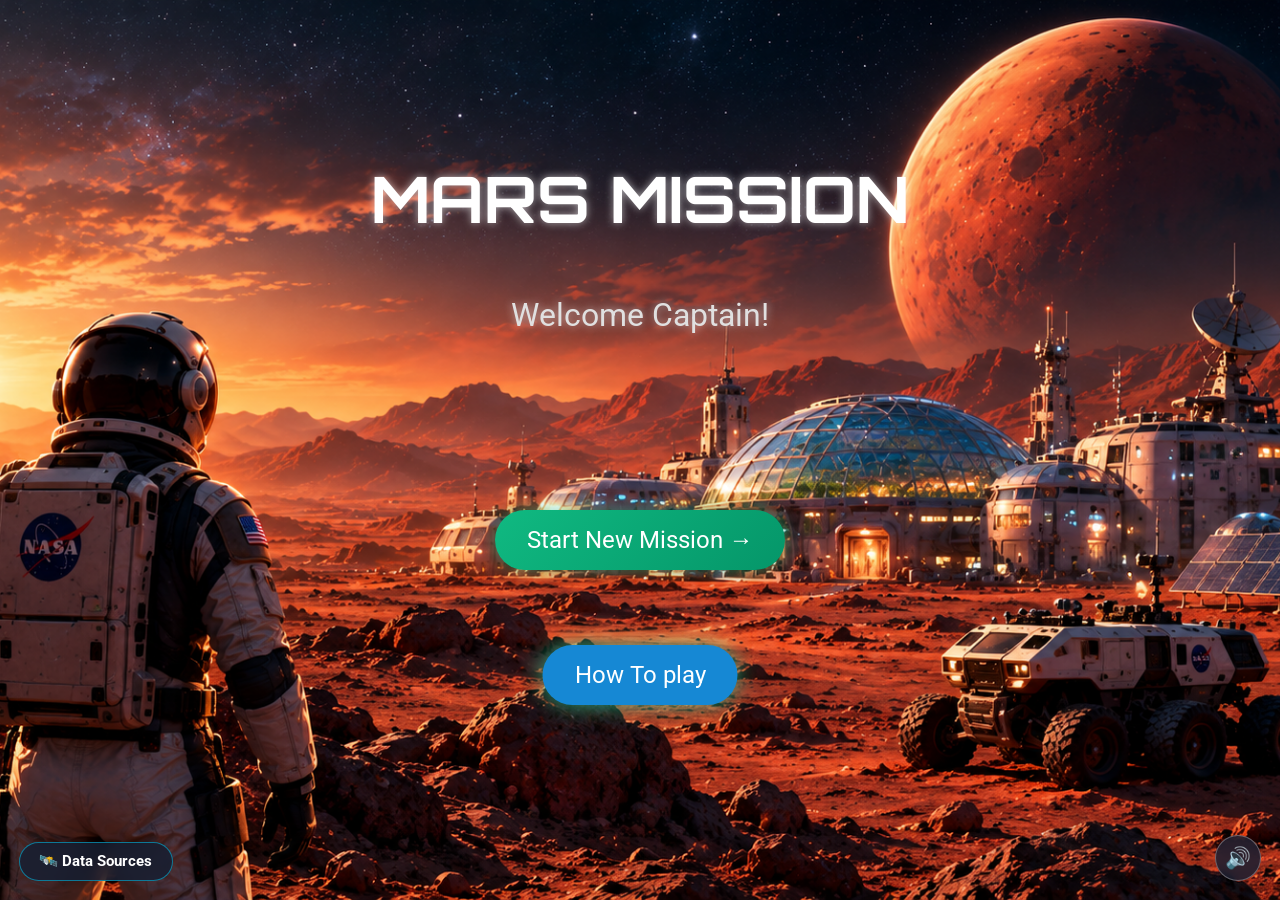
==== commit 45dcd9b7: "Update index.html" ====
--- a/index.html
+++ b/index.html
@@ -153,7 +153,7 @@
         </div>
         <header class="top-bar">
             <div class="day-box"><span id="level-name">EASY</span> | Day <span id="day-count">1</span>/10</div>
-            <div class="nasa-logo">NASA</div>
+            <div class="game-logo">MARS MISSION</div>
             <div class="crew-box">
                 <span class="crew-label">Crew</span>
                 <div id="crew-icons" class="crew-icons">
--- a/style.css
+++ b/style.css
@@ -114,8 +114,30 @@
     animation: btnPulse 2s ease-in-out infinite;
 }
 
+/* زرار مصادر البيانات (تحت على الشمال) */
+.credits-btn {
+    position: absolute;
+    left: calc(1.2rem + env(safe-area-inset-left, 0px));
+    bottom: calc(1.2rem + env(safe-area-inset-bottom, 0px));
+    padding: 0.6rem 1.2rem;
+    font-size: 0.95rem;
+    font-weight: bold;
+    color: #fff;
+    background: rgba(20, 30, 50, 0.8);
+    border: 1px solid rgba(0, 212, 255, 0.5);
+    border-radius: 25px;
+    cursor: pointer;
+    backdrop-filter: blur(6px);
+    transition: transform 0.2s ease, box-shadow 0.2s ease;
+}
+
+.credits-btn:hover {
+    transform: scale(1.06);
+    box-shadow: 0 0 18px rgba(0, 212, 255, 0.6);
+}
+
 /* =========================================
-   نافذة How To Play
+   نافذة How To Play و Data Sources
    ========================================= */
 .modal {
     display: flex;
@@ -256,6 +278,16 @@
     margin-bottom: 0.15rem;
 }
 
+.howto-main h3 a {
+    color: var(--c);
+    text-decoration: underline;
+    font-family: 'Orbitron', sans-serif;
+}
+
+.howto-main h3 a:hover {
+    color: #fff;
+}
+
 .howto-main p {
     font-size: 0.98rem;
     opacity: 0.92;
@@ -526,7 +558,7 @@
 }
 
 .result-card {
-    width: 440px;
+    width: 480px;
     max-width: 100%;
 }
 
@@ -556,6 +588,24 @@
     color: #22d3ee;
     margin-bottom: 0.5rem;
     opacity: 1;
+}
+
+/* سطر البيانات الحية من ناسا (بيظهر بس لو فيه بيانات) */
+.event-card p.live-data {
+    display: none;
+    margin: -0.6rem 0 1.3rem;
+    padding: 0.55rem 0.8rem;
+    font-size: 0.88rem;
+    line-height: 1.4;
+    color: #bae6fd;
+    opacity: 1;
+    background: rgba(0, 212, 255, 0.1);
+    border: 1px solid rgba(0, 212, 255, 0.5);
+    border-radius: 10px;
+}
+
+.event-card p.live-data.show {
+    display: block;
 }
 
 .event-choices {
@@ -622,7 +672,7 @@
     justify-content: center;
     gap: 0.8rem;
     flex-wrap: wrap;
-    margin-bottom: 1.5rem;
+    margin-bottom: 1.2rem;
 }
 
 .change-chip {
@@ -655,6 +705,39 @@
 .change-chip.down {
     color: #f87171;
     border-color: #f87171;
+}
+
+/* صندوق معلومة ناسا */
+.nasa-fact {
+    display: flex;
+    flex-direction: column;
+    gap: 0.35rem;
+    text-align: left;
+    margin-bottom: 1.4rem;
+    padding: 0.8rem 1rem;
+    background: rgba(0, 212, 255, 0.08);
+    border: 1px solid rgba(0, 212, 255, 0.45);
+    border-left: 4px solid #00d4ff;
+    border-radius: 10px;
+}
+
+.nasa-fact-title {
+    font-family: 'Orbitron', sans-serif;
+    font-size: 0.75rem;
+    letter-spacing: 2px;
+    color: #22d3ee;
+}
+
+.nasa-fact-text {
+    font-size: 0.92rem;
+    line-height: 1.45;
+    color: #e2e8f0;
+}
+
+.nasa-fact-src {
+    font-size: 0.75rem;
+    color: #7dd3fc;
+    opacity: 0.9;
 }
 
 .next-btn,
@@ -760,10 +843,11 @@
     box-shadow: 0 0 15px rgba(16, 185, 129, 0.5);
 }
 
+/* تم تصليح الصورة: كانت url(/images/) من غير اسم ملف */
 .end-screen.success {
     background:
         linear-gradient(rgba(5, 20, 10, 0.45), rgba(5, 10, 10, 0.65)),
-        url(/images/) center / cover no-repeat #05140a;
+        url("images/Mission_Completed.jpg") center / cover no-repeat #05140a;
 }
 
 .end-screen.success h2 {
@@ -1004,7 +1088,7 @@
    📱 الموبايل
    ========================================= */
 
-/* شاشات ضيقة (How To Play) */
+/* شاشات ضيقة (How To Play + Data Sources) */
 @media (max-width: 700px) {
     .howto-card {
         padding: 1.2rem 1rem;
@@ -1032,6 +1116,13 @@
     #start-button,
     #how-button {
         padding: 0.8rem 1.6rem;
+    }
+
+    .credits-btn {
+        left: calc(0.8rem + env(safe-area-inset-left, 0px));
+        bottom: calc(1rem + env(safe-area-inset-bottom, 0px));
+        padding: 0.5rem 1rem;
+        font-size: 0.85rem;
     }
 
     .top-bar {
@@ -1101,6 +1192,20 @@
         margin-bottom: 1rem;
     }
 
+    .event-card p.live-data {
+        font-size: 0.8rem;
+        margin: -0.3rem 0 1rem;
+    }
+
+    .nasa-fact {
+        padding: 0.6rem 0.8rem;
+        margin-bottom: 1rem;
+    }
+
+    .nasa-fact-text {
+        font-size: 0.85rem;
+    }
+
     .event-choices {
         flex-direction: column;
         gap: 0.6rem;
@@ -1161,6 +1266,13 @@
         font-size: 1.05rem;
     }
 
+    .credits-btn {
+        bottom: 0.6rem;
+        left: calc(1rem + env(safe-area-inset-left, 0px));
+        padding: 0.4rem 0.9rem;
+        font-size: 0.8rem;
+    }
+
     .top-bar {
         padding:
             calc(0.4rem + env(safe-area-inset-top, 0px)) calc(1rem + env(safe-area-inset-right, 0px)) 0.4rem calc(1rem + env(safe-area-inset-left, 0px));
@@ -1227,6 +1339,12 @@
         margin-bottom: 0.2rem;
     }
 
+    .event-card p.live-data {
+        font-size: 0.75rem;
+        padding: 0.35rem 0.6rem;
+        margin: -0.3rem 0 0.6rem;
+    }
+
     .choice-btn {
         padding: 0.6rem;
         font-size: 0.9rem;
@@ -1244,7 +1362,7 @@
     }
 
     .result-changes {
-        margin-bottom: 0.8rem;
+        margin-bottom: 0.6rem;
         gap: 0.5rem;
     }
 
@@ -1252,6 +1370,21 @@
         padding: 0.4rem 0.6rem;
         min-width: 70px;
         font-size: 0.9rem;
+    }
+
+    .nasa-fact {
+        padding: 0.4rem 0.7rem;
+        margin-bottom: 0.7rem;
+        gap: 0.2rem;
+    }
+
+    .nasa-fact-text {
+        font-size: 0.78rem;
+        line-height: 1.3;
+    }
+
+    .nasa-fact-src {
+        font-size: 0.68rem;
     }
 
     .next-btn,
